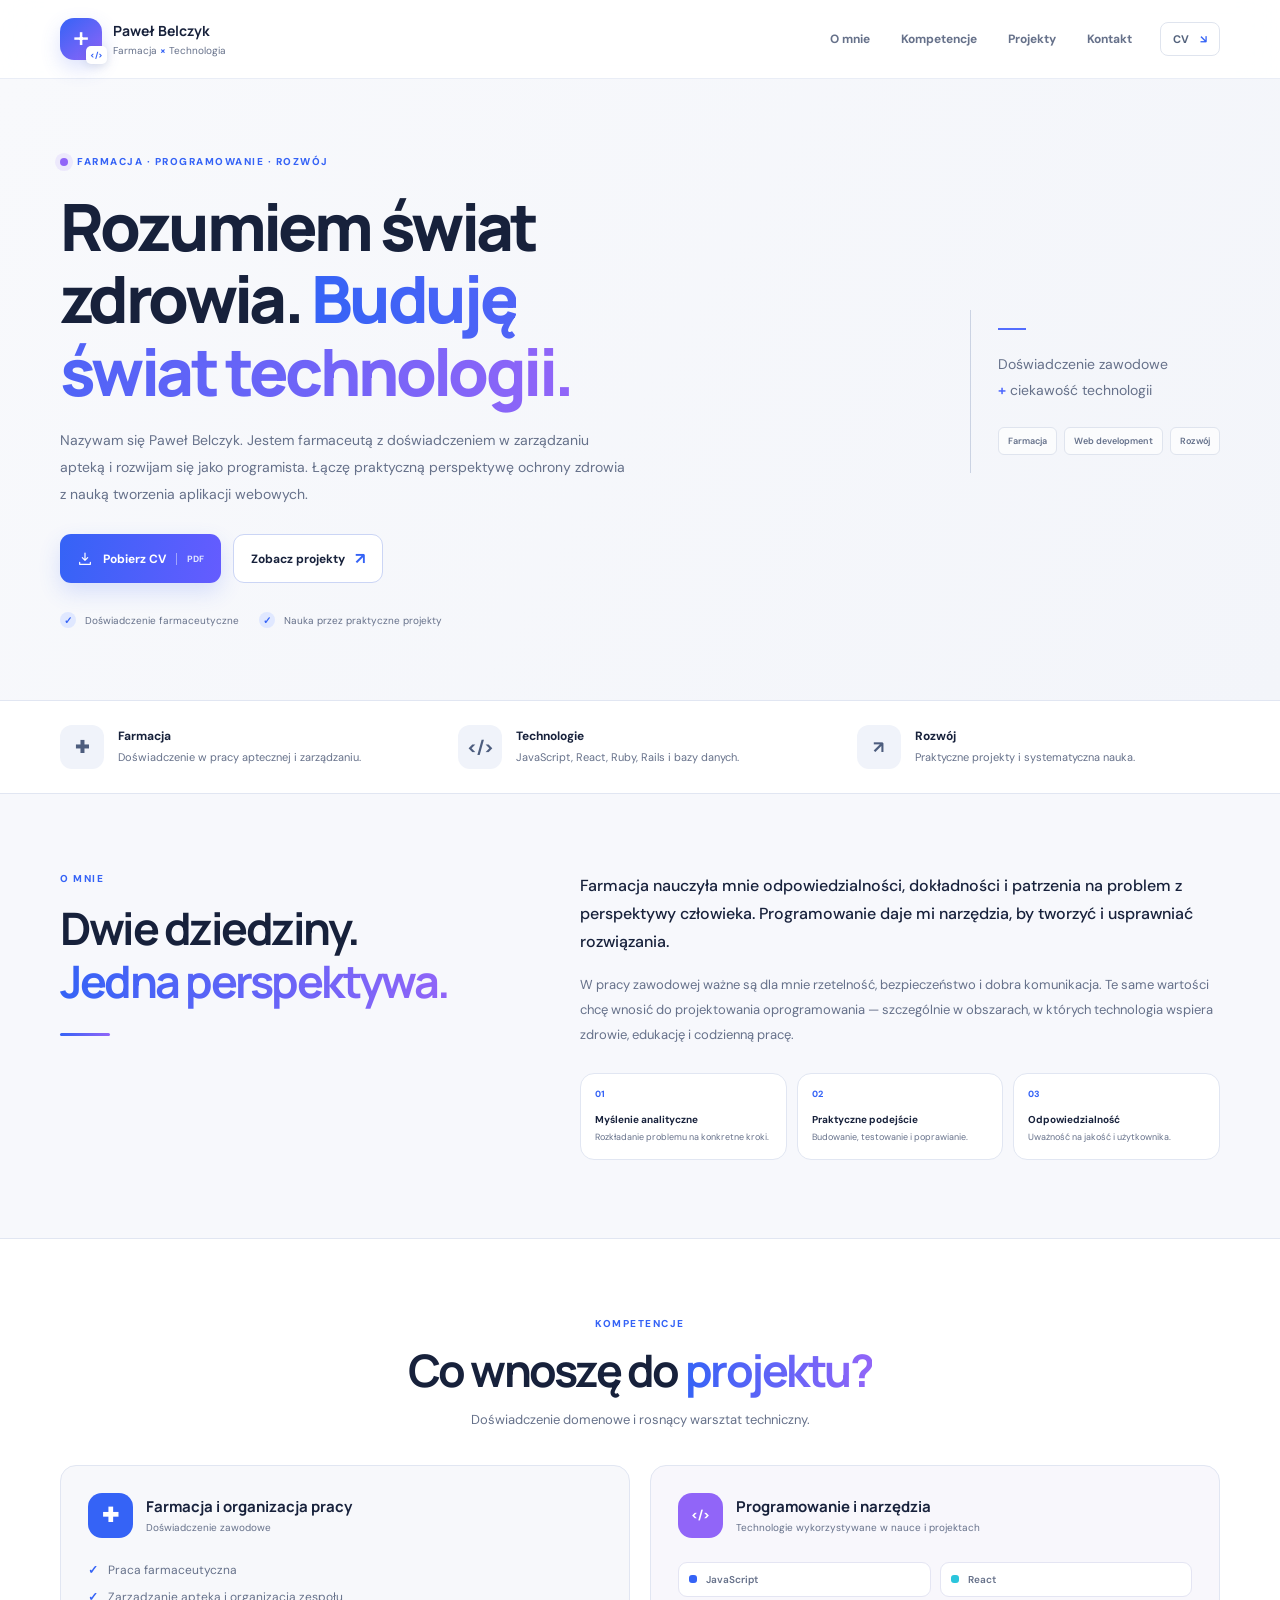
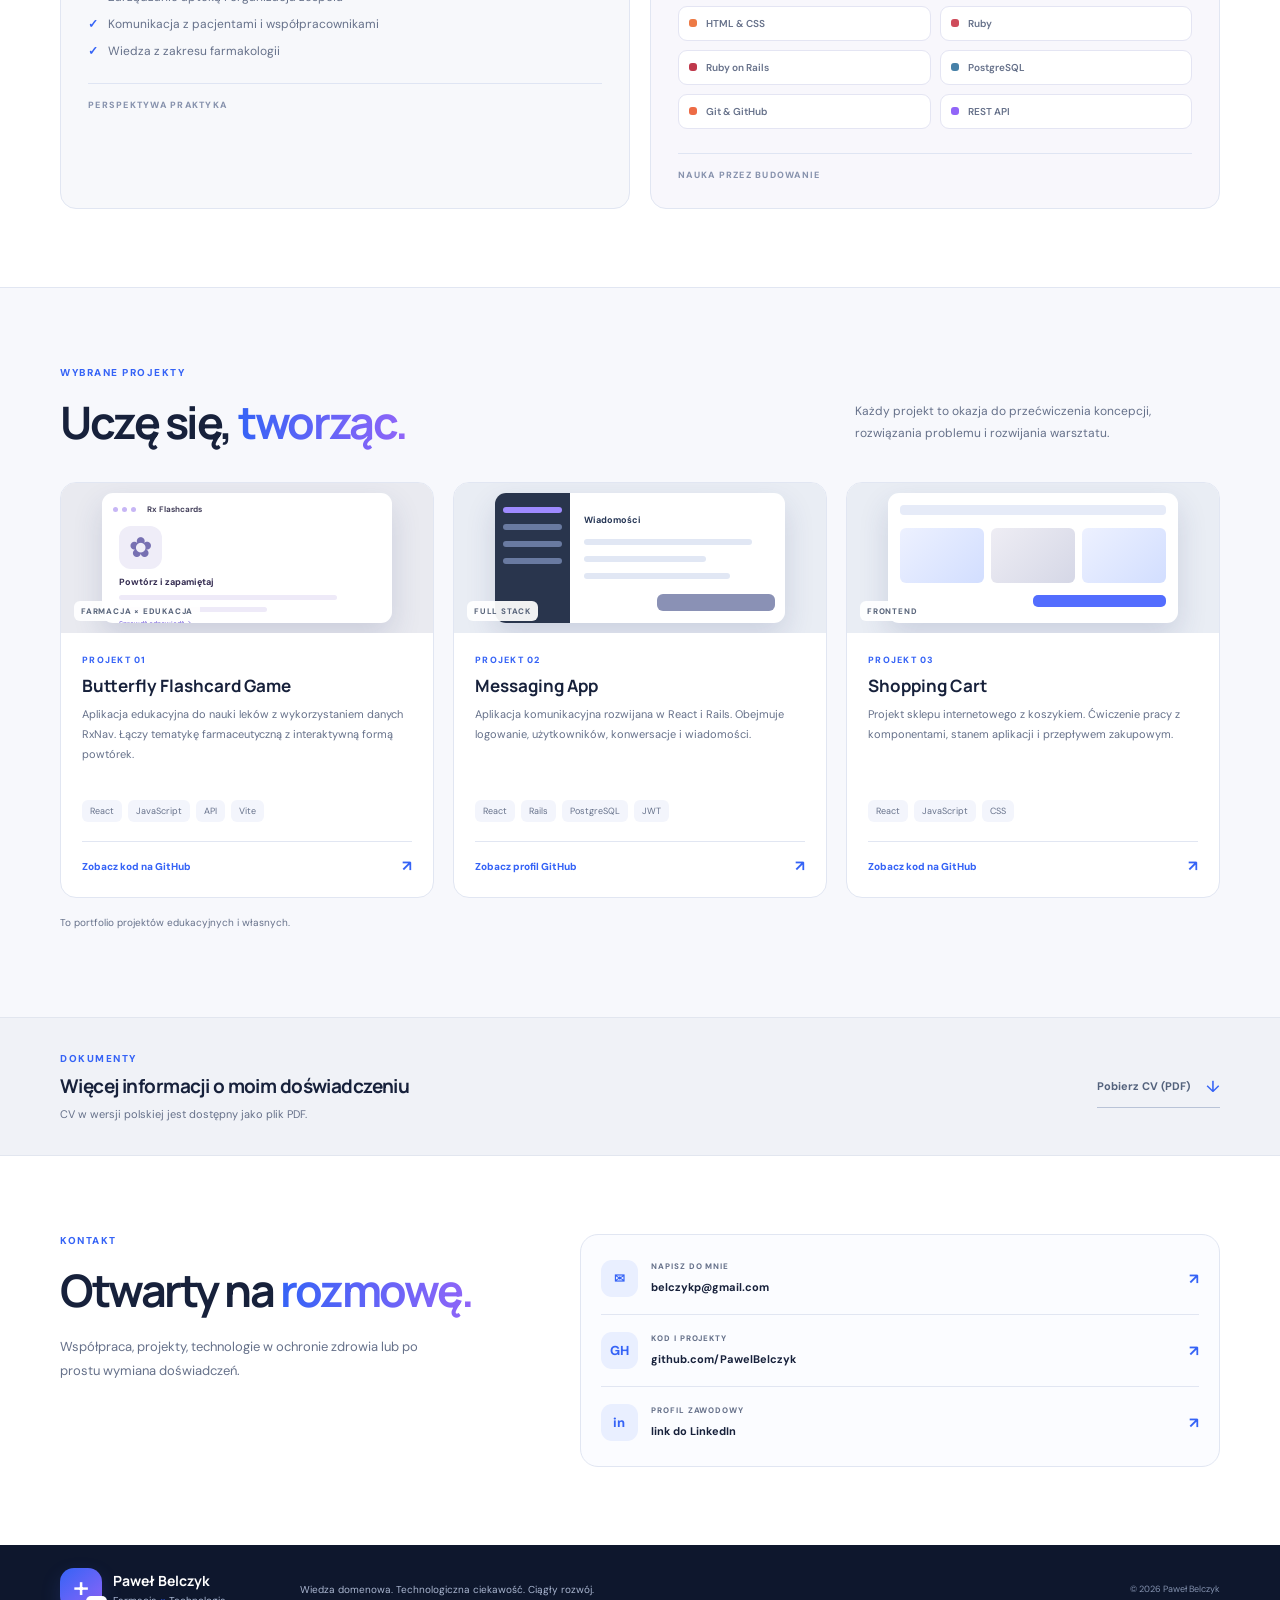
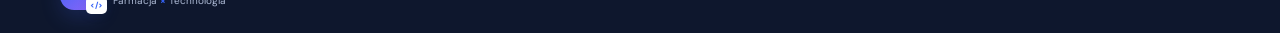
==== index.html @ 6e4babbc "Initial commit - personal portfolio" ====
<!doctype html>
<html lang="pl">
<head>
  <meta charset="utf-8">
  <meta name="viewport" content="width=device-width, initial-scale=1">
  <meta name="description" content="Paweł Belczyk — farmaceuta, kierownik apteki i programista in progress. Projekty, kompetencje i CV do pobrania.">
  <meta name="theme-color" content="#f7f8fc">
  <title>Paweł Belczyk — Farmacja × Technologia</title>
  <link rel="preconnect" href="https://fonts.googleapis.com">
  <link rel="preconnect" href="https://fonts.gstatic.com" crossorigin>
  <link href="https://fonts.googleapis.com/css2?family=DM+Sans:wght@400;500;600;700&family=Manrope:wght@400;500;600;700;800&display=swap" rel="stylesheet">
  <link rel="stylesheet" href="styles.css">
</head>
<body>
  <a class="skip-link" href="#main">Przejdź do treści</a>
  <header class="header">
    <div class="container nav-wrap">
      <a class="brand" href="#top" aria-label="Paweł Belczyk — strona główna">
        <span class="brand-symbol"><span>+</span><i>&lt;/&gt;</i></span>
        <span><strong>Paweł Belczyk</strong><small>Farmacja <b>×</b> Technologia</small></span>
      </a>
      <button class="menu-toggle" aria-expanded="false" aria-controls="nav">Menu <span>☰</span></button>
      <nav id="nav" aria-label="Nawigacja główna">
        <a href="#o-mnie">O mnie</a><a href="#kompetencje">Kompetencje</a><a href="#projekty">Projekty</a><a href="#kontakt">Kontakt</a>
      </nav>
      <a class="nav-cv" href="#cv">CV <span>↘</span></a>
    </div>
  </header>

  <main id="main">
    <section class="hero" id="top">
      <div class="hero-bg-shape shape-a"></div><div class="hero-bg-shape shape-b"></div>
      <div class="container hero-grid">
        <div class="hero-copy">
          <div class="eyebrow"><span class="pulse"></span> FARMACJA · PROGRAMOWANIE · ROZWÓJ</div>
          <h1>Rozumiem świat<br>zdrowia. <span>Buduję<br>świat technologii.</span></h1>
          <p class="hero-lead">Nazywam się Paweł Belczyk. Jestem farmaceutą z doświadczeniem w zarządzaniu apteką i rozwijam się jako programista. Łączę praktyczną perspektywę ochrony zdrowia z nauką tworzenia aplikacji webowych.</p>
          <div class="hero-actions">
            <a class="button primary" href="CV_Pawel_Belczyk_Pharmacy_Tech_Professional.pdf" download><svg viewBox="0 0 24 24" aria-hidden="true"><path d="M12 3v11m0 0 4-4m-4 4-4-4M4 17v3h16v-3"/></svg>Pobierz CV <span>PDF</span></a>
            <a class="button secondary" href="#projekty">Zobacz projekty <span class="arrow">↗</span></a>
          </div>
          <div class="hero-meta"><span><i class="meta-check">✓</i> Doświadczenie farmaceutyczne</span><span><i class="meta-check">✓</i> Nauka przez praktyczne projekty</span></div>
        </div>
        <div class="hero-side-note">
          <div class="side-note-line"></div>
          <p>Doświadczenie zawodowe<br><strong>+</strong> ciekawość technologii</p>
          <div class="side-note-tags"><span>Farmacja</span><span>Web development</span><span>Rozwój</span></div>
        </div>
      </div>
    </section>

    <section class="quick-facts">
      <div class="container facts-grid">
        <article><span class="fact-icon">✚</span><div><h2>Farmacja</h2><p>Doświadczenie w pracy aptecznej i zarządzaniu.</p></div></article>
        <article><span class="fact-icon">&lt;/&gt;</span><div><h2>Technologie</h2><p>JavaScript, React, Ruby, Rails i bazy danych.</p></div></article>
        <article><span class="fact-icon">↗</span><div><h2>Rozwój</h2><p>Praktyczne projekty i systematyczna nauka.</p></div></article>
      </div>
    </section>

    <section class="section about" id="o-mnie">
      <div class="container two-col">
        <div class="section-heading"><div class="section-number">O MNIE</div><h2>Dwie dziedziny.<br><span>Jedna perspektywa.</span></h2><div class="heading-rule"></div></div>
        <div class="about-text">
          <p class="large-copy">Farmacja nauczyła mnie odpowiedzialności, dokładności i patrzenia na problem z perspektywy człowieka. Programowanie daje mi narzędzia, by tworzyć i usprawniać rozwiązania.</p>
          <p>W pracy zawodowej ważne są dla mnie rzetelność, bezpieczeństwo i dobra komunikacja. Te same wartości chcę wnosić do projektowania oprogramowania — szczególnie w obszarach, w których technologia wspiera zdrowie, edukację i codzienną pracę.</p>
          <div class="value-cards"><article><span>01</span><b>Myślenie analityczne</b><small>Rozkładanie problemu na konkretne kroki.</small></article><article><span>02</span><b>Praktyczne podejście</b><small>Budowanie, testowanie i poprawianie.</small></article><article><span>03</span><b>Odpowiedzialność</b><small>Uważność na jakość i użytkownika.</small></article></div>
        </div>
      </div>
    </section>

    <section class="section skills" id="kompetencje">
      <div class="container">
        <div class="section-heading centered"><div class="section-number">KOMPETENCJE</div><h2>Co wnoszę do <span>projektu?</span></h2><p>Doświadczenie domenowe i rosnący warsztat techniczny.</p></div>
        <div class="skill-columns">
          <article class="skill-card skill-pharmacy"><div class="skill-head"><span class="skill-icon">✚</span><div><h3>Farmacja i organizacja pracy</h3><p>Doświadczenie zawodowe</p></div></div><ul><li>Praca farmaceutyczna</li><li>Zarządzanie apteką i organizacja zespołu</li><li>Komunikacja z pacjentami i współpracownikami</li><li>Wiedza z zakresu farmakologii</li></ul><div class="skill-foot">PERSPEKTYWA PRAKTYKA</div></article>
          <article class="skill-card skill-tech"><div class="skill-head"><span class="skill-icon">&lt;/&gt;</span><div><h3>Programowanie i narzędzia</h3><p>Technologie wykorzystywane w nauce i projektach</p></div></div><div class="tech-grid"><span><i class="tech-dot js"></i>JavaScript</span><span><i class="tech-dot react"></i>React</span><span><i class="tech-dot html"></i>HTML &amp; CSS</span><span><i class="tech-dot ruby"></i>Ruby</span><span><i class="tech-dot rails"></i>Ruby on Rails</span><span><i class="tech-dot db"></i>PostgreSQL</span><span><i class="tech-dot git"></i>Git &amp; GitHub</span><span><i class="tech-dot api"></i>REST API</span></div><div class="skill-foot">NAUKA PRZEZ BUDOWANIE</div></article>
        </div>
      </div>
    </section>

    <section class="section projects" id="projekty">
      <div class="container">
        <div class="section-heading project-title"><div><div class="section-number">WYBRANE PROJEKTY</div><h2>Uczę się, <span>tworząc.</span></h2></div><p>Każdy projekt to okazja do przećwiczenia koncepcji, rozwiązania problemu i rozwijania warsztatu.</p></div>
        <div class="projects-grid">
          <article class="project-card">
            <div class="project-art art-flash"><div class="mini-app flash-app"><div class="mini-top"><span></span><span></span><span></span><b>Rx Flashcards</b></div><div class="flash-inner"><div class="butterfly-mark">✿</div><b>Powtórz i zapamiętaj</b><span class="fake-line"></span><span class="fake-line short"></span><em>Sprawdź odpowiedź →</em></div></div><span class="art-label">FARMACJA × EDUKACJA</span></div>
            <div class="project-content"><div class="project-index">PROJEKT 01</div><h3>Butterfly Flashcard Game</h3><p>Aplikacja edukacyjna do nauki leków z wykorzystaniem danych RxNav. Łączy tematykę farmaceutyczną z interaktywną formą powtórek.</p><div class="tags"><span>React</span><span>JavaScript</span><span>API</span><span>Vite</span></div><a class="project-link" href="https://github.com/PawelBelczyk/butterfly_flashcard_game" target="_blank" rel="noreferrer">Zobacz kod na GitHub <b>↗</b></a></div>
          </article>
          <article class="project-card">
            <div class="project-art art-message"><div class="mini-app message-app"><aside><i></i><i></i><i></i><i></i></aside><div class="message-window"><b>Wiadomości</b><span></span><span></span><span></span><em></em></div></div><span class="art-label">FULL STACK</span></div>
            <div class="project-content"><div class="project-index">PROJEKT 02</div><h3>Messaging App</h3><p>Aplikacja komunikacyjna rozwijana w React i Rails. Obejmuje logowanie, użytkowników, konwersacje i wiadomości.</p><div class="tags"><span>React</span><span>Rails</span><span>PostgreSQL</span><span>JWT</span></div><a class="project-link" href="https://github.com/PawelBelczyk" target="_blank" rel="noreferrer">Zobacz profil GitHub <b>↗</b></a></div>
          </article>
          <article class="project-card">
            <div class="project-art art-shop"><div class="mini-app shop-app"><div class="shop-nav"></div><div class="shop-items"><i></i><i></i><i></i></div><div class="shop-action"></div></div><span class="art-label">FRONTEND</span></div>
            <div class="project-content"><div class="project-index">PROJEKT 03</div><h3>Shopping Cart</h3><p>Projekt sklepu internetowego z koszykiem. Ćwiczenie pracy z komponentami, stanem aplikacji i przepływem zakupowym.</p><div class="tags"><span>React</span><span>JavaScript</span><span>CSS</span></div><a class="project-link" href="https://github.com/PawelBelczyk/shopping-cart" target="_blank" rel="noreferrer">Zobacz kod na GitHub <b>↗</b></a></div>
          </article>
        </div>
        <p class="project-disclaimer">To portfolio projektów edukacyjnych i własnych.</p>
      </div>
    </section>

    <section class="cv-section" id="cv">
      <div class="container cv-section-inner">
        <div><div class="section-number">DOKUMENTY</div><h2>Więcej informacji o moim doświadczeniu</h2><p>CV w wersji polskiej jest dostępny jako plik PDF.</p></div>
        <a class="cv-text-link" href="CV_Pawel_Belczyk_Pharmacy_Tech_Professional.pdf" download><span>Pobierz CV (PDF)</span><b>↓</b></a>
      </div>
    </section>

    <section class="section contact" id="kontakt">
      <div class="container two-col">
        <div class="section-heading"><div class="section-number">KONTAKT</div><h2>Otwarty na <span>rozmowę.</span></h2><p>Współpraca, projekty, technologie w ochronie zdrowia lub po prostu wymiana doświadczeń.</p></div>
        <div class="contact-panel"><div class="contact-row"><span class="contact-icon">✉</span><div><small>NAPISZ DO MNIE</small><a href="mailto:WPISZ_TUTAJ_EMAIL">belczykp@gmail.com</a></div><b>↗</b></div><div class="contact-row"><span class="contact-icon">GH</span><div><small>KOD I PROJEKTY</small><a href="https://github.com/PawelBelczyk" target="_blank" rel="noreferrer">github.com/PawelBelczyk</a></div><b>↗</b></div><div class="contact-row"><span class="contact-icon">in</span><div><small>PROFIL ZAWODOWY</small><a href="https://www.linkedin.com/in/pawe%C5%82-belczyk-43185a16b/?isSelfProfile=true" target="_blank" rel="noreferrer">link do LinkedIn</a></div><b>↗</b></div></div>
      </div>
    </section>
  </main>
  <footer><div class="container footer-inner"><a class="brand footer-brand" href="#top"><span class="brand-symbol"><span>+</span><i>&lt;/&gt;</i></span><span><strong>Paweł Belczyk</strong><small>Farmacja <b>×</b> Technologia</small></span></a><p>Wiedza domenowa. Technologiczna ciekawość. Ciągły rozwój.</p><span class="copyright">© <span id="year"></span> Paweł Belczyk</span></div></footer>
  <script src="script.js"></script>
</body>
</html>
---- styles.css ----
@import url('https://fonts.googleapis.com/css2?family=DM+Sans:wght@400;500;600;700&family=Manrope:wght@400;500;600;700;800&display=swap');
:root{--bg:#f7f8fc;--surface:#fff;--surface-soft:#eef2ff;--ink:#17213b;--muted:#66718a;--line:#e1e6f2;--blue:#3563f6;--blue2:#6b72ff;--purple:#9165f8;--navy:#111b35;--shadow:0 18px 55px rgba(30,55,115,.11);--r:22px}
*{box-sizing:border-box}html{scroll-behavior:smooth;scroll-padding-top:90px}body{margin:0;background:var(--bg);color:var(--ink);font-family:"DM Sans",sans-serif;-webkit-font-smoothing:antialiased}a{color:inherit;text-decoration:none}button{font:inherit}.container{width:min(1160px,calc(100% - 48px));margin:auto}.skip-link{position:absolute;left:-999px;top:8px}.skip-link:focus{left:8px;z-index:99;background:white;padding:12px}.header{position:sticky;top:0;z-index:30;background:rgba(255,255,255,.9);backdrop-filter:blur(18px);border-bottom:1px solid #e9edf6}.nav-wrap{height:78px;display:flex;align-items:center;gap:28px}.brand{display:flex;align-items:center;gap:11px;min-width:230px}.brand-symbol{width:42px;height:42px;position:relative;display:grid;place-items:center;border-radius:14px;background:linear-gradient(140deg,var(--blue),var(--purple));color:#fff;box-shadow:0 8px 20px #4567ed30}.brand-symbol span{font-size:29px;font-weight:500;line-height:1;transform:translateY(-2px)}.brand-symbol i{position:absolute;right:-5px;bottom:-4px;background:white;color:var(--blue);font-size:8px;font-style:normal;font-weight:800;padding:4px;border-radius:5px;box-shadow:0 2px 8px #1e326322}.brand strong,.brand small{display:block}.brand strong{font-family:Manrope,sans-serif;font-size:14px}.brand small{font-size:10px;color:var(--muted);margin-top:4px}.brand small b{color:var(--blue)}nav{display:flex;align-items:center;gap:clamp(15px,2.6vw,31px);margin-left:auto}nav a{font-size:12px;font-weight:700;color:var(--muted)}nav a:hover,nav a.active{color:var(--blue)}.nav-cv{display:flex;align-items:center;gap:9px;background:var(--blue);color:#fff;padding:11px 15px;border-radius:10px;font-size:11px;font-weight:700;white-space:nowrap;box-shadow:0 7px 18px #3563f628}.nav-cv svg,.button svg,.cv-download svg{width:16px;height:16px;fill:none;stroke:currentColor;stroke-width:1.8;stroke-linecap:round;stroke-linejoin:round}.menu-toggle{display:none}.hero{position:relative;overflow:hidden;padding:65px 0 62px;background:linear-gradient(115deg,#f9faff 0%,#f0f4ff 65%,#f8f7ff 100%)}.hero-bg-shape{position:absolute;border-radius:50%;pointer-events:none}.shape-a{width:520px;height:520px;right:-120px;top:-250px;background:radial-gradient(circle,#cdd7ff99,transparent 68%)}.shape-b{width:430px;height:430px;left:-260px;bottom:-260px;background:radial-gradient(circle,#dfe6ff,transparent 70%)}.hero-grid{display:grid;grid-template-columns:1.05fr .95fr;gap:45px;align-items:center;position:relative;z-index:1}.eyebrow{display:flex;align-items:center;gap:9px;font-size:10px;font-weight:800;letter-spacing:.15em;color:var(--blue)}.pulse{width:8px;height:8px;background:var(--purple);border-radius:50%;box-shadow:0 0 0 5px #9165f81c}.hero h1{font-family:Manrope,sans-serif;font-size:clamp(39px,4.8vw,62px);line-height:1.11;letter-spacing:-.055em;margin:22px 0 20px;font-weight:800}.hero h1 span,.section-heading h2 span{background:linear-gradient(90deg,var(--blue),var(--purple));color:transparent;background-clip:text;-webkit-background-clip:text}.hero-lead{max-width:570px;font-size:14px;line-height:1.9;color:var(--muted);margin:0}.hero-actions{display:flex;gap:12px;flex-wrap:wrap;margin-top:27px}.button{display:inline-flex;align-items:center;justify-content:center;gap:10px;border-radius:11px;padding:13px 17px;font-size:12px;font-weight:700;transition:transform .2s,box-shadow .2s}.button:hover,.nav-cv:hover{transform:translateY(-2px)}.primary{background:linear-gradient(100deg,var(--blue),#655cff);color:white;box-shadow:0 9px 22px #3563f62a}.primary span,.cv-download span{font-size:9px;padding-left:10px;border-left:1px solid #ffffff70;color:#e2e7ff}.secondary{border:1px solid #cbd5f5;background:#fff;color:var(--ink)}.secondary .arrow{color:var(--blue);font-size:16px}.hero-meta{display:flex;gap:20px;flex-wrap:wrap;margin-top:29px}.hero-meta span{font-size:10px;color:var(--muted)}.meta-check{display:inline-grid;place-items:center;width:16px;height:16px;border-radius:50%;background:#e0e8ff;color:var(--blue);font-style:normal;font-weight:800;margin-right:6px}.hero-visual{height:420px;position:relative;display:grid;place-items:center}.visual-halo{position:absolute;width:290px;height:290px;border-radius:50%;background:linear-gradient(140deg,#cbd7ff,#e3d5ff);filter:blur(1px);opacity:.8}.visual-orbit{position:absolute;border:1px solid #bdc8f0;border-radius:50%;transform:rotate(-28deg)}.orbit-1{width:450px;height:235px}.orbit-2{width:355px;height:345px;transform:rotate(35deg);border-color:#d3c6fa}.core-card{position:relative;z-index:2;width:225px;height:230px;border-radius:30px;background:linear-gradient(145deg,#fff,#f6f7ff);border:1px solid white;box-shadow:0 25px 65px #293e8029;display:flex;flex-direction:column;align-items:center;justify-content:center;transform:rotate(-4deg)}.core-top{display:flex;align-items:center;gap:12px;font-size:9px;font-weight:800;letter-spacing:.15em;color:var(--muted)}.core-plus{display:grid;place-items:center;width:22px;height:22px;border-radius:7px;background:#e7edff;color:var(--blue);font-size:15px}.core-symbol{display:flex;align-items:center;gap:17px;margin:24px 0;font-family:Manrope,sans-serif;font-weight:800;font-size:36px}.core-symbol span:first-child{color:var(--blue)}.core-symbol span:last-child{font-size:25px;color:var(--purple)}.core-divider{height:40px;width:1px;background:var(--line)}.core-bottom{font-size:8px;font-weight:800;letter-spacing:.13em;color:var(--muted)}.floating-card{position:absolute;z-index:3;display:flex;align-items:center;gap:10px;padding:13px 15px;background:#fff;border:1px solid #e6eafa;border-radius:15px;box-shadow:var(--shadow)}.floating-card b,.floating-card small{display:block}.floating-card b{font-size:11px}.floating-card small{font-size:9px;color:var(--muted);margin-top:3px}.float-icon{width:36px;height:36px;border-radius:11px;display:grid;place-items:center;font-size:19px;font-weight:800}.pharma-icon{background:#e6edff;color:var(--blue)}.code-icon{background:#f0e8ff;color:var(--purple);font-size:12px}.card-pharma{left:0;top:53px}.card-code{right:0;bottom:60px}.tiny-chip{position:absolute;background:#fff;border:1px solid #e7eaf5;padding:7px 10px;border-radius:9px;font-size:9px;font-weight:700;color:var(--muted);box-shadow:0 7px 20px #253c7a12}.chip-one{right:23px;top:68px}.chip-two{left:13px;bottom:35px}.chip-three{right:20px;bottom:20px}.quick-facts{background:var(--surface);border-block:1px solid var(--line)}.facts-grid{display:grid;grid-template-columns:repeat(3,1fr);gap:35px;padding:24px 0}.facts-grid article{display:flex;align-items:center;gap:14px}.fact-icon{display:grid;place-items:center;width:44px;height:44px;flex-shrink:0;border-radius:14px;background:var(--surface-soft);color:var(--blue);font-weight:800;font-size:17px}.facts-grid h2{font-size:12px;margin:0 0 5px}.facts-grid p{font-size:11px;line-height:1.6;color:var(--muted);margin:0}.section{padding:88px 0}.two-col{display:grid;grid-template-columns:.82fr 1.18fr;gap:75px}.section-number{font-size:10px;font-weight:800;letter-spacing:.15em;color:var(--blue);margin-bottom:17px}.section-heading h2{font-family:Manrope,sans-serif;font-size:clamp(30px,3.5vw,45px);line-height:1.18;letter-spacing:-.055em;margin:0}.heading-rule{height:3px;width:50px;border-radius:5px;background:linear-gradient(90deg,var(--blue),var(--purple));margin-top:25px}.about-text p{font-size:13px;line-height:1.9;color:var(--muted);margin:0 0 17px}.about-text .large-copy{font-size:17px;line-height:1.75;color:var(--ink);font-weight:600}.value-cards{display:grid;grid-template-columns:repeat(3,1fr);gap:10px;margin-top:26px}.value-cards article{background:#fff;border:1px solid var(--line);border-radius:14px;padding:14px}.value-cards article>span{display:block;font-size:9px;font-weight:800;color:var(--blue);margin-bottom:13px}.value-cards b,.value-cards small{display:block}.value-cards b{font-size:10px}.value-cards small{font-size:9px;line-height:1.5;color:var(--muted);margin-top:5px}.skills{background:#fff;border-block:1px solid var(--line)}.centered{text-align:center}.centered .section-number{margin-bottom:14px}.centered>p{font-size:13px;color:var(--muted);margin:14px 0 0}.skill-columns{display:grid;grid-template-columns:1fr 1fr;gap:20px;margin-top:37px}.skill-card{padding:27px;border:1px solid var(--line);border-radius:21px;background:#f9faff}.skill-pharmacy{background:linear-gradient(135deg,#f0f4ff,#fbfcff)}.skill-tech{background:linear-gradient(135deg,#f4efff,#fcfbff)}.skill-head{display:flex;align-items:center;gap:13px}.skill-icon{width:45px;height:45px;border-radius:14px;display:grid;place-items:center;background:var(--blue);color:#fff;font-size:20px;font-weight:800}.skill-tech .skill-icon{background:var(--purple);font-size:12px}.skill-head h3{font-family:Manrope,sans-serif;font-size:15px;margin:0}.skill-head p{font-size:10px;color:var(--muted);margin:4px 0 0}.skill-card ul{list-style:none;padding:0;margin:24px 0;display:grid;gap:11px}.skill-card li{font-size:12px;color:var(--muted)}.skill-card li:before{content:"✓";font-weight:800;color:var(--blue);margin-right:10px}.skill-foot{font-size:9px;font-weight:800;letter-spacing:.14em;color:#8792ad;border-top:1px solid #dfe5f3;padding-top:15px}.tech-grid{display:grid;grid-template-columns:1fr 1fr;gap:9px;margin:24px 0}.tech-grid span{display:flex;align-items:center;gap:9px;border:1px solid #e4e5f3;background:#fff;border-radius:9px;padding:10px;font-size:10px;font-weight:600;color:var(--muted)}.tech-dot{width:8px;height:8px;border-radius:3px;background:var(--blue)}.tech-dot.react{background:#2bc5dc}.tech-dot.html{background:#ed7a45}.tech-dot.ruby{background:#cf4c5b}.tech-dot.rails{background:#bf384b}.tech-dot.db{background:#4781a8}.tech-dot.git{background:#ed6b45}.tech-dot.api{background:var(--purple)}.projects{background:var(--bg)}.project-title{display:flex;align-items:end;justify-content:space-between;gap:40px;margin-bottom:34px}.project-title>p{max-width:365px;font-size:12px;line-height:1.8;color:var(--muted);margin:0 0 4px}.projects-grid{display:grid;grid-template-columns:repeat(3,1fr);gap:19px}.project-card{overflow:hidden;background:#fff;border:1px solid var(--line);border-radius:20px;box-shadow:0 8px 25px #243d7908;transition:transform .25s,box-shadow .25s}.project-card:hover{transform:translateY(-5px);box-shadow:var(--shadow)}.project-art{height:190px;display:grid;place-items:center;position:relative;overflow:hidden}.art-flash{background:linear-gradient(135deg,#e5dcff,#c9b6ff)}.art-message{background:linear-gradient(135deg,#172342,#344d81)}.art-shop{background:linear-gradient(135deg,#e5edff,#c8d8ff)}.mini-app{width:78%;height:130px;border-radius:11px;box-shadow:0 13px 30px #2c3c7528;overflow:hidden}.flash-app{background:#fff;padding:11px}.mini-top{display:flex;align-items:center;gap:4px}.mini-top span{width:5px;height:5px;border-radius:50%;background:#c7b6f5}.mini-top b{font-size:8px;margin-left:7px;color:#44405b}.flash-inner{padding:12px 6px;display:grid;justify-items:start;gap:7px}.butterfly-mark{width:43px;height:43px;border-radius:12px;background:#eee6ff;color:#8c5fe8;display:grid;place-items:center;font-size:28px}.flash-inner>b{font-size:9px;color:#332b50}.fake-line{height:5px;border-radius:5px;background:#eeeaf8;width:85%}.fake-line.short{width:58%}.flash-inner em{font-style:normal;font-size:7px;color:#6b54d7}.message-app{display:flex;background:#fff}.message-app aside{width:26%;background:#111b35;display:grid;align-content:start;gap:11px;padding:14px 8px}.message-app aside i{height:6px;border-radius:5px;background:#697aa1}.message-app aside i:first-child{background:#9e8aff}.message-window{position:relative;flex:1;padding:14px}.message-window b{font-size:9px;color:#253554}.message-window span{display:block;height:6px;border-radius:5px;background:#e1e7f4;margin-top:11px;width:90%}.message-window span:nth-of-type(2){width:65%}.message-window span:nth-of-type(3){width:78%}.message-window em{position:absolute;right:10px;bottom:12px;width:55%;height:17px;border-radius:6px;background:#9a87ff}.shop-app{background:white;padding:12px}.shop-nav{height:10px;border-radius:4px;background:#e6ebf8;margin-bottom:13px}.shop-items{display:flex;gap:7px}.shop-items i{height:55px;flex:1;border-radius:6px;background:linear-gradient(135deg,#edf1ff,#d2deff)}.shop-items i:nth-child(2){background:linear-gradient(135deg,#ede4ff,#cbbcff)}.shop-action{width:50%;height:12px;border-radius:5px;background:var(--blue);margin:12px 0 0 auto}.art-label{position:absolute;bottom:12px;left:13px;background:#ffffffdc;border-radius:6px;padding:5px 7px;font-size:8px;font-weight:800;letter-spacing:.1em;color:#34456d}.project-content{padding:21px}.project-index{font-size:9px;letter-spacing:.14em;font-weight:800;color:var(--blue)}.project-content h3{font-family:Manrope,sans-serif;font-size:17px;margin:8px 0}.project-content p{font-size:11px;line-height:1.8;color:var(--muted);min-height:80px;margin:0 0 15px}.tags{display:flex;flex-wrap:wrap;gap:6px}.tags span{font-size:9px;padding:5px 8px;background:#f3f5fc;color:var(--muted);border-radius:6px}.project-link{display:flex;justify-content:space-between;align-items:center;margin-top:19px;padding-top:14px;border-top:1px solid var(--line);font-size:10px;font-weight:800;color:var(--blue)}.project-link b{font-size:15px}.project-disclaimer{font-size:10px;color:var(--muted);margin-top:18px}.cv-banner{background:linear-gradient(110deg,#111b35,#1e3260);color:white;padding:35px 0}.cv-banner-inner{display:flex;align-items:center;gap:22px}.cv-badge{width:58px;height:58px;display:grid;place-items:center;flex-shrink:0;border-radius:17px;background:linear-gradient(140deg,var(--blue),var(--purple));box-shadow:0 10px 25px #0002}.cv-badge svg{width:27px;height:27px;fill:none;stroke:#fff;stroke-width:1.5;stroke-linejoin:round}.cv-banner-copy{flex:1}.cv-banner .section-number{color:#a9b9ff;margin-bottom:7px}.cv-banner h2{font-family:Manrope,sans-serif;font-size:21px;margin:0;letter-spacing:-.03em}.cv-banner p{font-size:11px;color:#c0cbe3;margin:7px 0 0}.cv-download{background:#fff;color:var(--ink);white-space:nowrap}.cv-download svg{color:var(--blue)}.cv-download span{border-color:#dce2f4;color:var(--muted)}.contact{background:#fff}.contact .section-heading>p{max-width:370px;color:var(--muted);font-size:13px;line-height:1.8;margin-top:18px}.contact-panel{border:1px solid var(--line);border-radius:18px;padding:8px 20px;background:#fbfcff}.contact-row{display:flex;align-items:center;gap:13px;padding:17px 0;border-bottom:1px solid var(--line)}.contact-row:last-child{border-bottom:0}.contact-icon{display:grid;place-items:center;width:37px;height:37px;border-radius:11px;background:#e9efff;color:var(--blue);font-size:13px;font-weight:800;flex-shrink:0}.contact-row div{flex:1}.contact-row small{display:block;font-size:8px;font-weight:800;letter-spacing:.12em;color:var(--muted);margin-bottom:4px}.contact-row a{font-size:11px;font-weight:700}.contact-row>b{font-size:15px;color:var(--blue)}footer{background:#0e172d;color:#fff;padding:23px 0}.footer-inner{display:flex;align-items:center;gap:20px}.footer-brand{min-width:220px}.footer-brand strong{color:#fff}.footer-brand small{color:#aebbd6}.footer-inner>p{font-size:10px;color:#aab6d0;margin:0}.copyright{margin-left:auto;color:#8492af;font-size:9px}
@media(max-width:950px){.brand{min-width:190px}.nav-wrap{gap:17px}nav{gap:15px}.hero-grid{gap:20px}.hero-visual{transform:scale(.9)}.two-col{gap:42px}.projects-grid{gap:13px}.project-content{padding:17px}.project-art{height:165px}.project-content p{min-height:96px}.footer-brand{min-width:190px}}
@media(max-width:740px){.container{width:calc(100% - 36px)}.nav-wrap{height:68px}.brand{min-width:0}.brand-symbol{width:37px;height:37px}.brand strong{font-size:12px}.brand small{font-size:9px}.menu-toggle{display:flex;margin-left:auto;align-items:center;gap:8px;border:1px solid var(--line);border-radius:9px;background:white;padding:9px 10px;font-size:11px;color:var(--ink)}nav{display:none;position:absolute;left:18px;right:18px;top:60px;background:#fff;border:1px solid var(--line);border-radius:14px;padding:10px;box-shadow:var(--shadow);flex-direction:column;align-items:stretch;gap:0}nav.open{display:flex}nav a{padding:12px}.nav-cv{padding:10px 11px;font-size:0;gap:0}.nav-cv svg{width:17px;height:17px}.hero{padding:45px 0 25px}.hero-grid{grid-template-columns:1fr;gap:0}.hero h1{font-size:clamp(38px,10vw,54px)}.hero-lead{font-size:13px}.hero-visual{height:340px;transform:scale(.88);transform-origin:top center;margin:0 -20px -35px}.card-pharma{left:1%}.card-code{right:1%}.hero-meta{gap:11px}.hero-meta span{font-size:9px}.facts-grid{grid-template-columns:1fr;gap:18px;padding:22px 0}.facts-grid p{max-width:350px}.section{padding:65px 0}.two-col{grid-template-columns:1fr;gap:28px}.section-heading h2{font-size:35px}.value-cards{gap:7px}.value-cards article{padding:11px}.value-cards b{font-size:9px}.skill-columns{grid-template-columns:1fr;gap:14px}.skill-card{padding:22px}.project-title{display:block}.project-title>p{margin-top:14px}.projects-grid{grid-template-columns:1fr;gap:16px}.project-art{height:205px}.project-content p{min-height:0}.cv-banner-inner{flex-wrap:wrap;gap:15px}.cv-badge{width:48px;height:48px}.cv-banner-copy{min-width:calc(100% - 70px)}.cv-banner h2{font-size:18px}.cv-download{margin-left:63px}.footer-inner{flex-wrap:wrap}.footer-brand{width:100%}.footer-inner>p{width:100%;order:2}.copyright{margin:0;order:3}}
@media(max-width:430px){.hero-actions{gap:9px}.button{padding:12px 12px;font-size:11px}.hero-visual{transform:scale(.78);margin:0 -35px -60px}.hero h1{letter-spacing:-.06em}.value-cards{grid-template-columns:1fr}.value-cards article{display:grid;grid-template-columns:25px 1fr;column-gap:8px}.value-cards article>span{grid-row:span 2;margin:0}.value-cards small{margin-top:2px}.tech-grid{gap:7px}.tech-grid span{padding:9px 7px}.cv-download{margin-left:0}.cv-banner-inner{align-items:flex-start}.cv-banner-copy{min-width:calc(100% - 65px)}}
@media(prefers-reduced-motion:reduce){html{scroll-behavior:auto}*,*:before,*:after{transition:none!important}}

/* Refined, quieter visual direction */
.hero{background:linear-gradient(120deg,#f8f9fc 0%,#f3f5fa 100%);padding-top:76px;padding-bottom:72px}
.hero-bg-shape{display:none}
.hero-grid{grid-template-columns:minmax(0,1.35fr) minmax(230px,.65fr);gap:70px}
.hero h1{font-size:clamp(40px,5.1vw,66px)}
.hero-side-note{align-self:center;border-left:1px solid #cbd3e3;padding:18px 0 18px 27px;max-width:280px;margin-left:auto}
.side-note-line{width:28px;height:2px;background:#536dfe;margin-bottom:22px}
.hero-side-note p{font-size:14px;line-height:1.8;color:var(--muted);margin:0 0 24px}
.hero-side-note p strong{color:#536dfe}
.side-note-tags{display:flex;flex-wrap:wrap;gap:7px}
.side-note-tags span{border:1px solid #dfe4ee;border-radius:6px;padding:7px 9px;background:#ffffffa8;color:#64708a;font-size:9px;font-weight:600}
.nav-cv{background:transparent;color:#53627c;box-shadow:none;border:1px solid #dfe4ee;padding:9px 12px;border-radius:8px}
.nav-cv:hover{background:#fff;color:var(--blue);transform:none}
.nav-cv span{color:var(--blue);margin-left:2px}
.quick-facts .fact-icon{background:#f0f3fa;color:#4d5d7e}
.fact-icon{border-radius:12px}
.section{padding-top:78px;padding-bottom:78px}
.about-text .large-copy{font-size:16px;font-weight:500}
.value-cards article{box-shadow:none}
.skill-card{box-shadow:none;border-radius:16px}
.skill-pharmacy{background:#f7f8fb}
.skill-tech{background:#f8f7fc}
.project-card{box-shadow:none;border-radius:16px}
.project-card:hover{transform:translateY(-3px);box-shadow:0 12px 28px #243d790d}
.project-art{height:150px}
.art-flash{background:#e9eaf0}
.art-message{background:#e9edf4}
.art-shop{background:#e9edf4}
.art-label{background:#ffffffed;color:#59657b}
.butterfly-mark{background:#efedf8;color:#7770b2}
.message-app aside{background:#29354d}
.message-window em{background:#8a91b5}
.shop-items i:nth-child(2){background:linear-gradient(135deg,#eeedf4,#d5d7e6)}
.shop-action{background:#536dfe}
.cv-section{padding:34px 0;background:#f0f2f7;border-block:1px solid #e2e6ef}
.cv-section-inner{display:flex;align-items:center;justify-content:space-between;gap:28px}
.cv-section-inner .section-number{margin-bottom:8px}
.cv-section-inner h2{font-family:Manrope,sans-serif;font-size:19px;letter-spacing:-.03em;margin:0}
.cv-section-inner p{font-size:11px;color:var(--muted);margin:8px 0 0}
.cv-text-link{display:inline-flex;align-items:center;gap:16px;color:#53627c;font-size:11px;font-weight:700;border-bottom:1px solid #b9c3d7;padding:10px 0;white-space:nowrap}
.cv-text-link b{font-size:16px;color:var(--blue);font-weight:500}
.cv-text-link:hover{color:var(--blue)}
@media(max-width:740px){
 .hero-grid{grid-template-columns:1fr;gap:32px}
 .hero-side-note{margin:0 0 0 2px;max-width:none;padding:13px 0 13px 18px}
 .hero-side-note p{margin-bottom:14px}
 .side-note-line{margin-bottom:12px}
 .cv-section-inner{align-items:flex-start;flex-direction:column;gap:16px}
 .cv-text-link{margin-left:0}
 .project-art{height:170px}
}
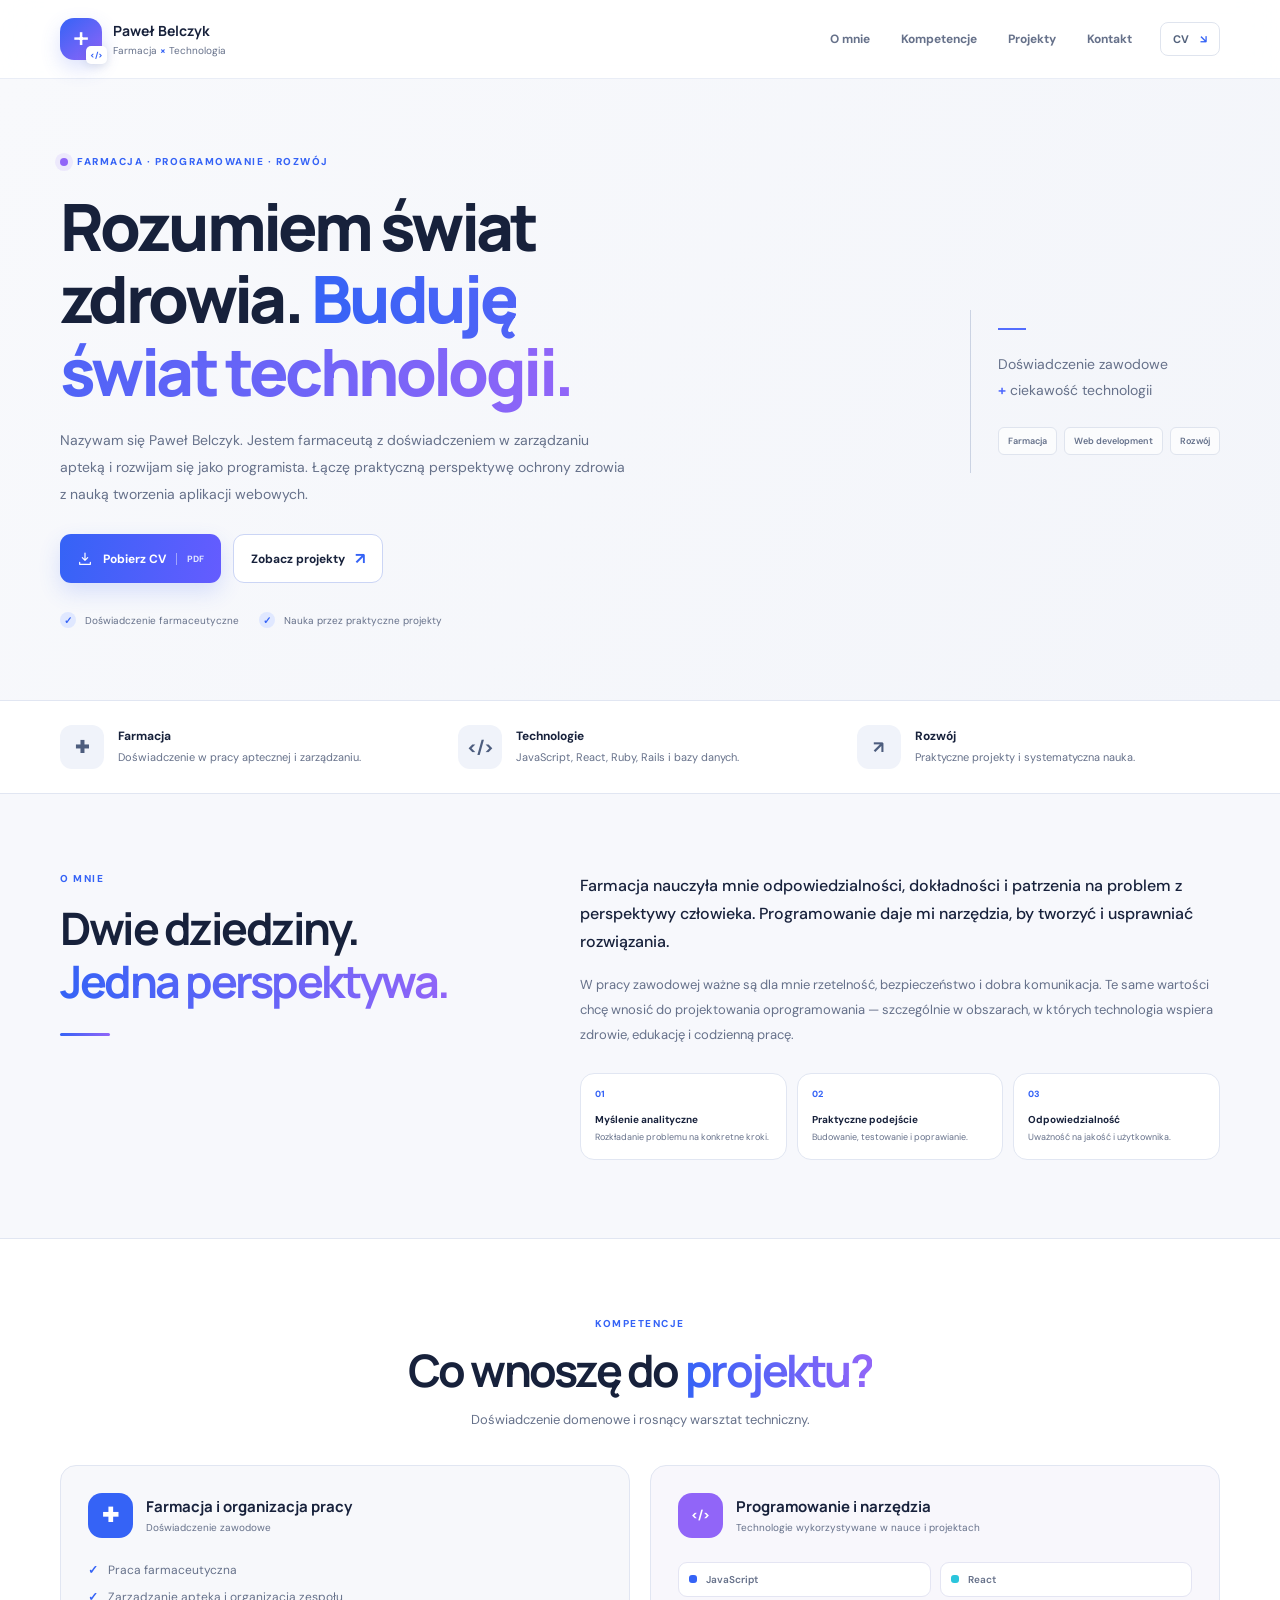
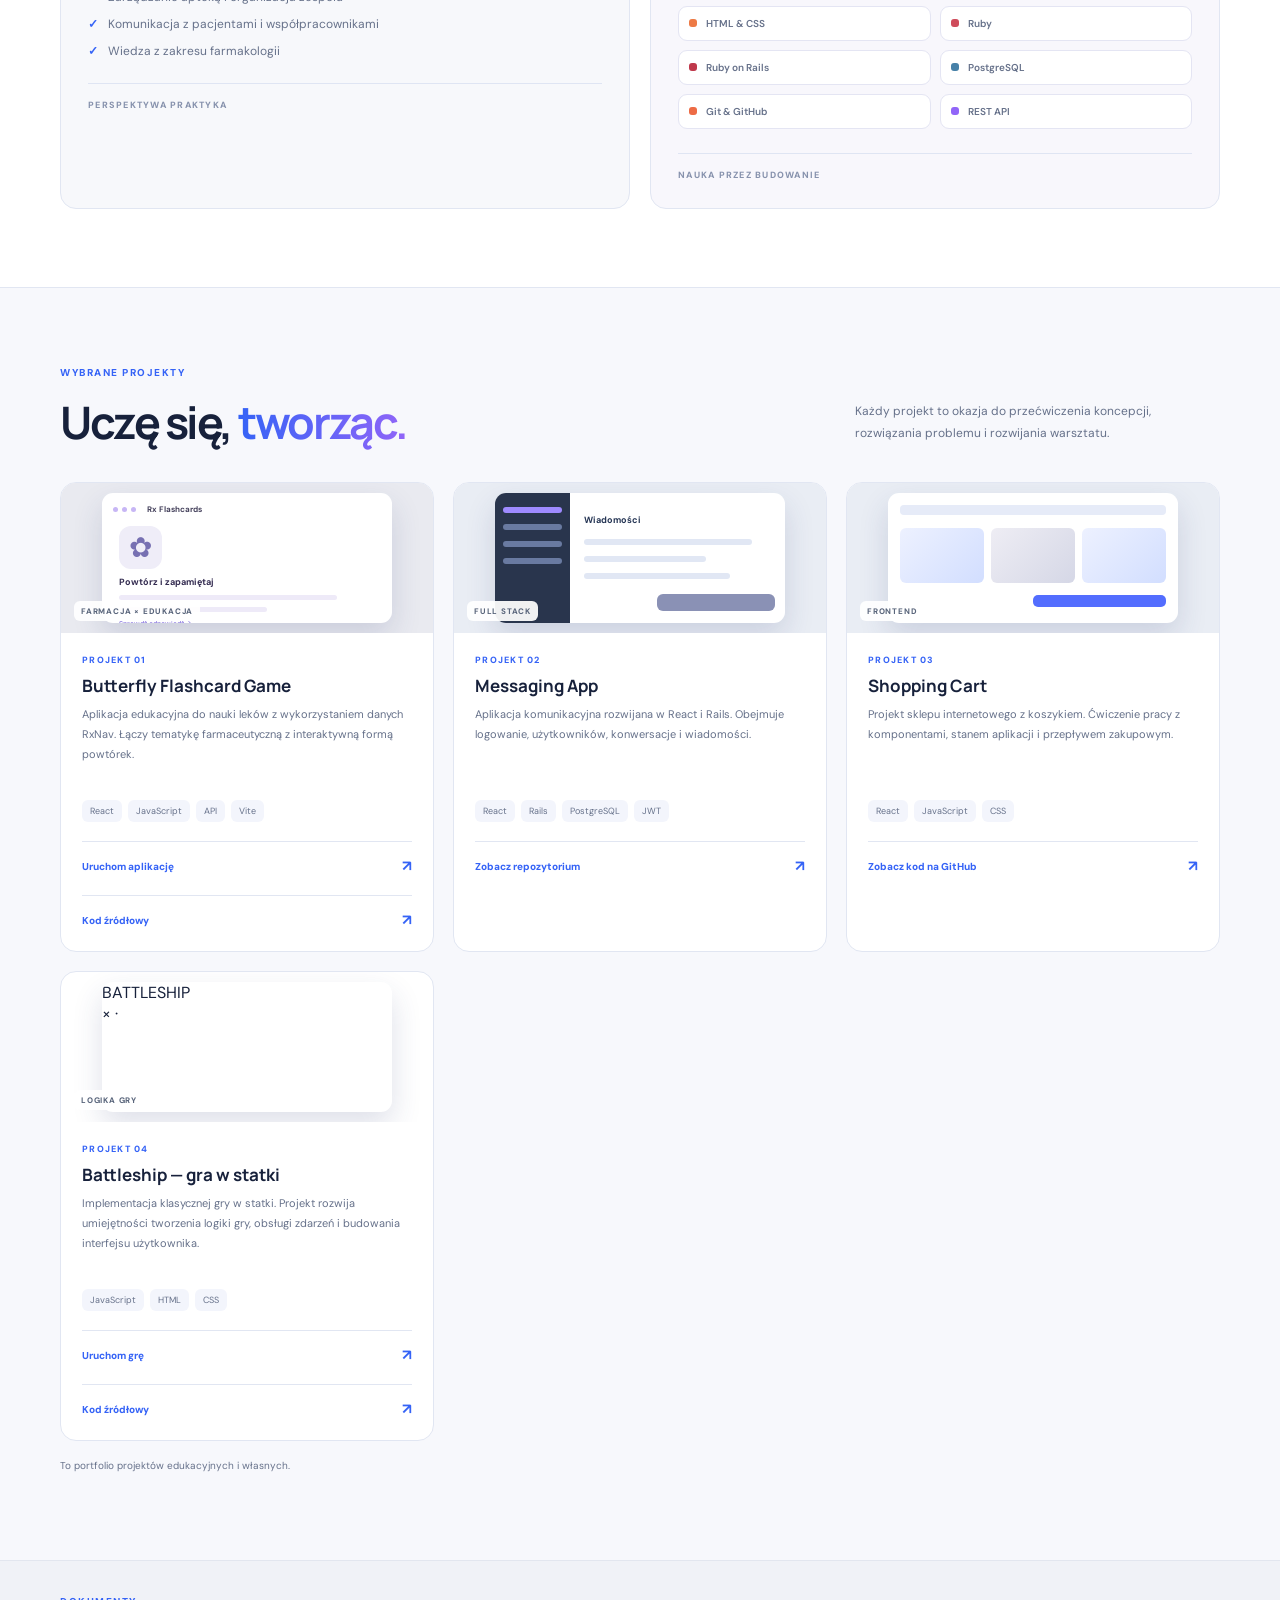
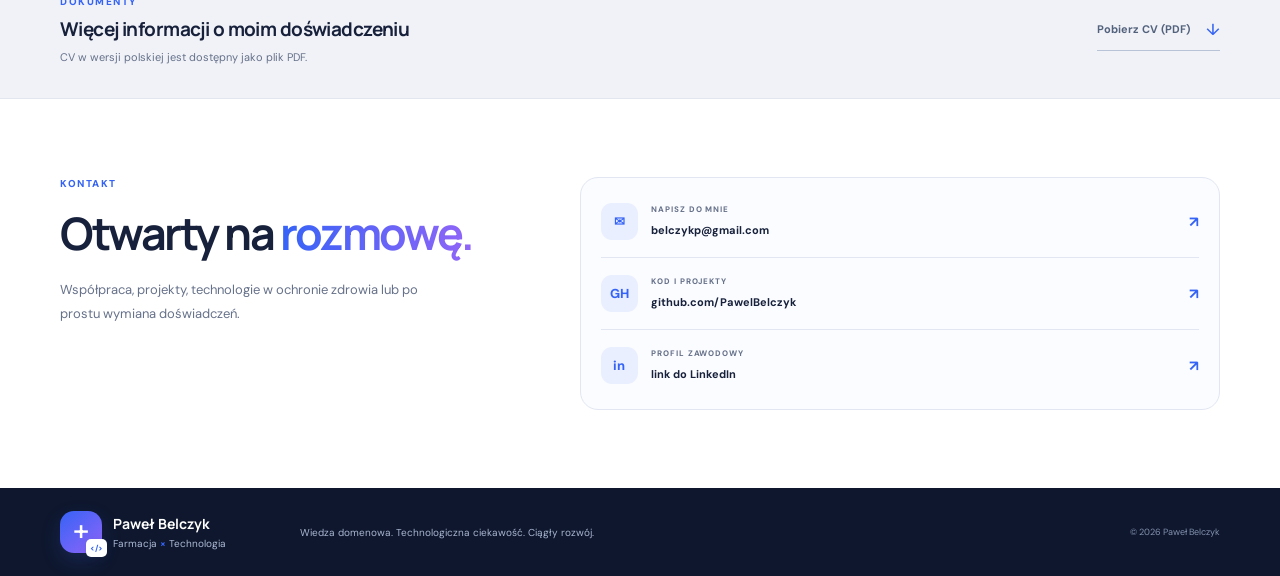
==== commit 6d6ca4bc: "Add live project links and Battleship portfolio card" ====
--- a/index.html
+++ b/index.html
@@ -84,15 +84,43 @@
         <div class="projects-grid">
           <article class="project-card">
             <div class="project-art art-flash"><div class="mini-app flash-app"><div class="mini-top"><span></span><span></span><span></span><b>Rx Flashcards</b></div><div class="flash-inner"><div class="butterfly-mark">✿</div><b>Powtórz i zapamiętaj</b><span class="fake-line"></span><span class="fake-line short"></span><em>Sprawdź odpowiedź →</em></div></div><span class="art-label">FARMACJA × EDUKACJA</span></div>
-            <div class="project-content"><div class="project-index">PROJEKT 01</div><h3>Butterfly Flashcard Game</h3><p>Aplikacja edukacyjna do nauki leków z wykorzystaniem danych RxNav. Łączy tematykę farmaceutyczną z interaktywną formą powtórek.</p><div class="tags"><span>React</span><span>JavaScript</span><span>API</span><span>Vite</span></div><a class="project-link" href="https://github.com/PawelBelczyk/butterfly_flashcard_game" target="_blank" rel="noreferrer">Zobacz kod na GitHub <b>↗</b></a></div>
+            <div class="project-content"><div class="project-index">PROJEKT 01</div><h3>Butterfly Flashcard Game</h3><p>Aplikacja edukacyjna do nauki leków z wykorzystaniem danych RxNav. Łączy tematykę farmaceutyczną z interaktywną formą powtórek.</p><div class="tags"><span>React</span><span>JavaScript</span><span>API</span><span>Vite</span></div><div class="project-links">
+              <a class="project-link" href="https://pawelbelczyk.github.io/butterfly_flashcard_game/" target="_blank" rel="noreferrer">Uruchom aplikację <b>↗</b></a>
+              <a class="project-link" href="https://github.com/PawelBelczyk/butterfly_flashcard_game" target="_blank" rel="noreferrer">Kod źródłowy <b>↗</b></a>
+            </div></div>
           </article>
           <article class="project-card">
             <div class="project-art art-message"><div class="mini-app message-app"><aside><i></i><i></i><i></i><i></i></aside><div class="message-window"><b>Wiadomości</b><span></span><span></span><span></span><em></em></div></div><span class="art-label">FULL STACK</span></div>
-            <div class="project-content"><div class="project-index">PROJEKT 02</div><h3>Messaging App</h3><p>Aplikacja komunikacyjna rozwijana w React i Rails. Obejmuje logowanie, użytkowników, konwersacje i wiadomości.</p><div class="tags"><span>React</span><span>Rails</span><span>PostgreSQL</span><span>JWT</span></div><a class="project-link" href="https://github.com/PawelBelczyk" target="_blank" rel="noreferrer">Zobacz profil GitHub <b>↗</b></a></div>
+            <div class="project-content"><div class="project-index">PROJEKT 02</div><h3>Messaging App</h3><p>Aplikacja komunikacyjna rozwijana w React i Rails. Obejmuje logowanie, użytkowników, konwersacje i wiadomości.</p><div class="tags"><span>React</span><span>Rails</span><span>PostgreSQL</span><span>JWT</span></div><a class="project-link" href="https://github.com/PawelBelczyk/messaging-api" target="_blank" rel="noreferrer">Zobacz repozytorium <b>↗</b></a></div>
           </article>
           <article class="project-card">
             <div class="project-art art-shop"><div class="mini-app shop-app"><div class="shop-nav"></div><div class="shop-items"><i></i><i></i><i></i></div><div class="shop-action"></div></div><span class="art-label">FRONTEND</span></div>
             <div class="project-content"><div class="project-index">PROJEKT 03</div><h3>Shopping Cart</h3><p>Projekt sklepu internetowego z koszykiem. Ćwiczenie pracy z komponentami, stanem aplikacji i przepływem zakupowym.</p><div class="tags"><span>React</span><span>JavaScript</span><span>CSS</span></div><a class="project-link" href="https://github.com/PawelBelczyk/shopping-cart" target="_blank" rel="noreferrer">Zobacz kod na GitHub <b>↗</b></a></div>
+          </article>
+          <article class="project-card">
+            <div class="project-art art-battleship">
+              <div class="mini-app battleship-app">
+                <div class="battleship-heading">BATTLESHIP</div>
+                <div class="battleship-grid">
+                  <span></span><span></span><span></span><span></span><span></span>
+                  <span></span><span class="ship-cell"></span><span class="ship-cell"></span><span></span><span></span>
+                  <span></span><span></span><span class="hit-cell">×</span><span></span><span></span>
+                  <span></span><span></span><span></span><span class="miss-cell">·</span><span></span>
+                  <span></span><span></span><span></span><span></span><span class="ship-cell"></span>
+                </div>
+              </div>
+              <span class="art-label">LOGIKA GRY</span>
+            </div>
+            <div class="project-content">
+              <div class="project-index">PROJEKT 04</div>
+              <h3>Battleship — gra w statki</h3>
+              <p>Implementacja klasycznej gry w statki. Projekt rozwija umiejętności tworzenia logiki gry, obsługi zdarzeń i budowania interfejsu użytkownika.</p>
+              <div class="tags"><span>JavaScript</span><span>HTML</span><span>CSS</span></div>
+              <div class="project-links">
+                <a class="project-link" href="https://pawelbelczyk.github.io/battleship/" target="_blank" rel="noreferrer">Uruchom grę <b>↗</b></a>
+                <a class="project-link" href="https://github.com/PawelBelczyk/battleship" target="_blank" rel="noreferrer">Kod źródłowy <b>↗</b></a>
+              </div>
+            </div>
           </article>
         </div>
         <p class="project-disclaimer">To portfolio projektów edukacyjnych i własnych.</p>
@@ -109,7 +137,7 @@
     <section class="section contact" id="kontakt">
       <div class="container two-col">
         <div class="section-heading"><div class="section-number">KONTAKT</div><h2>Otwarty na <span>rozmowę.</span></h2><p>Współpraca, projekty, technologie w ochronie zdrowia lub po prostu wymiana doświadczeń.</p></div>
-        <div class="contact-panel"><div class="contact-row"><span class="contact-icon">✉</span><div><small>NAPISZ DO MNIE</small><a href="mailto:WPISZ_TUTAJ_EMAIL">belczykp@gmail.com</a></div><b>↗</b></div><div class="contact-row"><span class="contact-icon">GH</span><div><small>KOD I PROJEKTY</small><a href="https://github.com/PawelBelczyk" target="_blank" rel="noreferrer">github.com/PawelBelczyk</a></div><b>↗</b></div><div class="contact-row"><span class="contact-icon">in</span><div><small>PROFIL ZAWODOWY</small><a href="https://www.linkedin.com/in/pawe%C5%82-belczyk-43185a16b/?isSelfProfile=true" target="_blank" rel="noreferrer">link do LinkedIn</a></div><b>↗</b></div></div>
+        <div class="contact-panel"><div class="contact-row"><span class="contact-icon">✉</span><div><small>NAPISZ DO MNIE</small><a href="mailto:belczykp@gmail.com">belczykp@gmail.com</a></div><b>↗</b></div><div class="contact-row"><span class="contact-icon">GH</span><div><small>KOD I PROJEKTY</small><a href="https://github.com/PawelBelczyk" target="_blank" rel="noreferrer">github.com/PawelBelczyk</a></div><b>↗</b></div><div class="contact-row"><span class="contact-icon">in</span><div><small>PROFIL ZAWODOWY</small><a href="https://www.linkedin.com/in/pawe%C5%82-belczyk-43185a16b/?isSelfProfile=true" target="_blank" rel="noreferrer">link do LinkedIn</a></div><b>↗</b></div></div>
       </div>
     </section>
   </main>
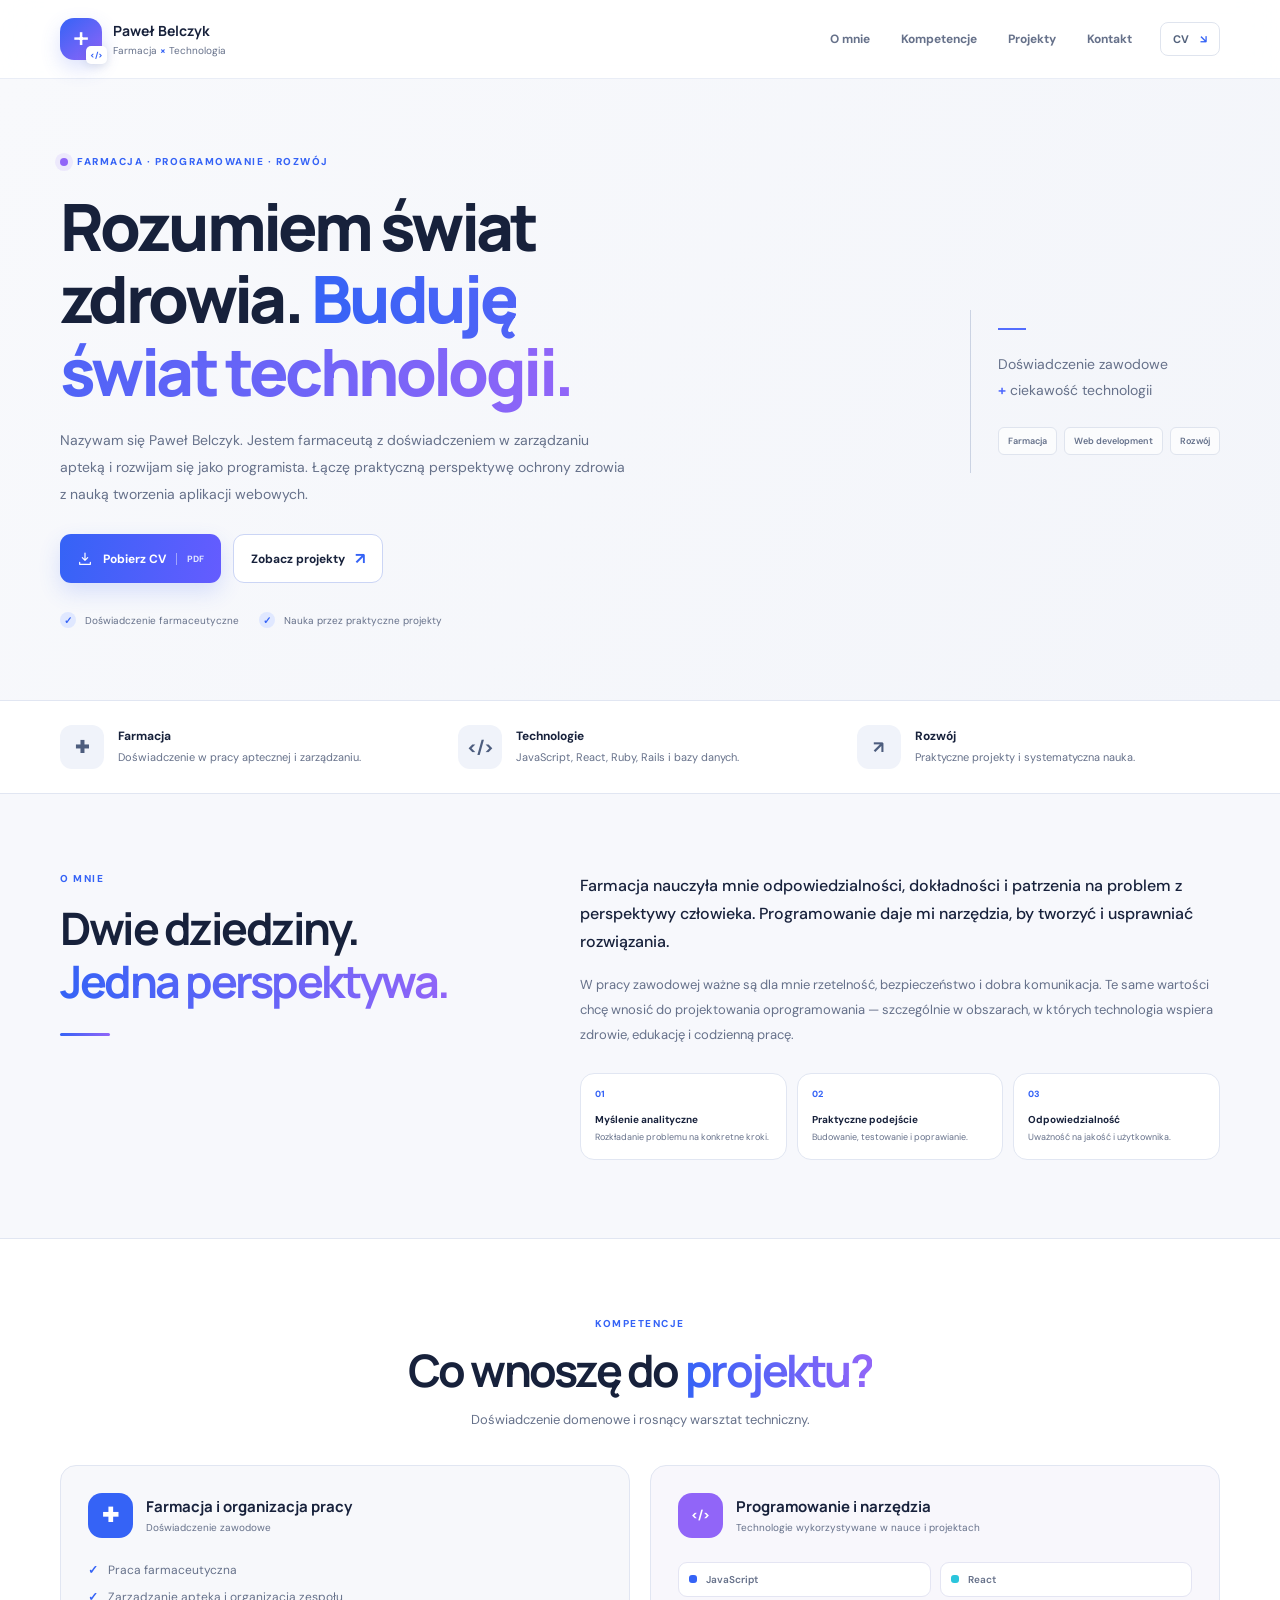
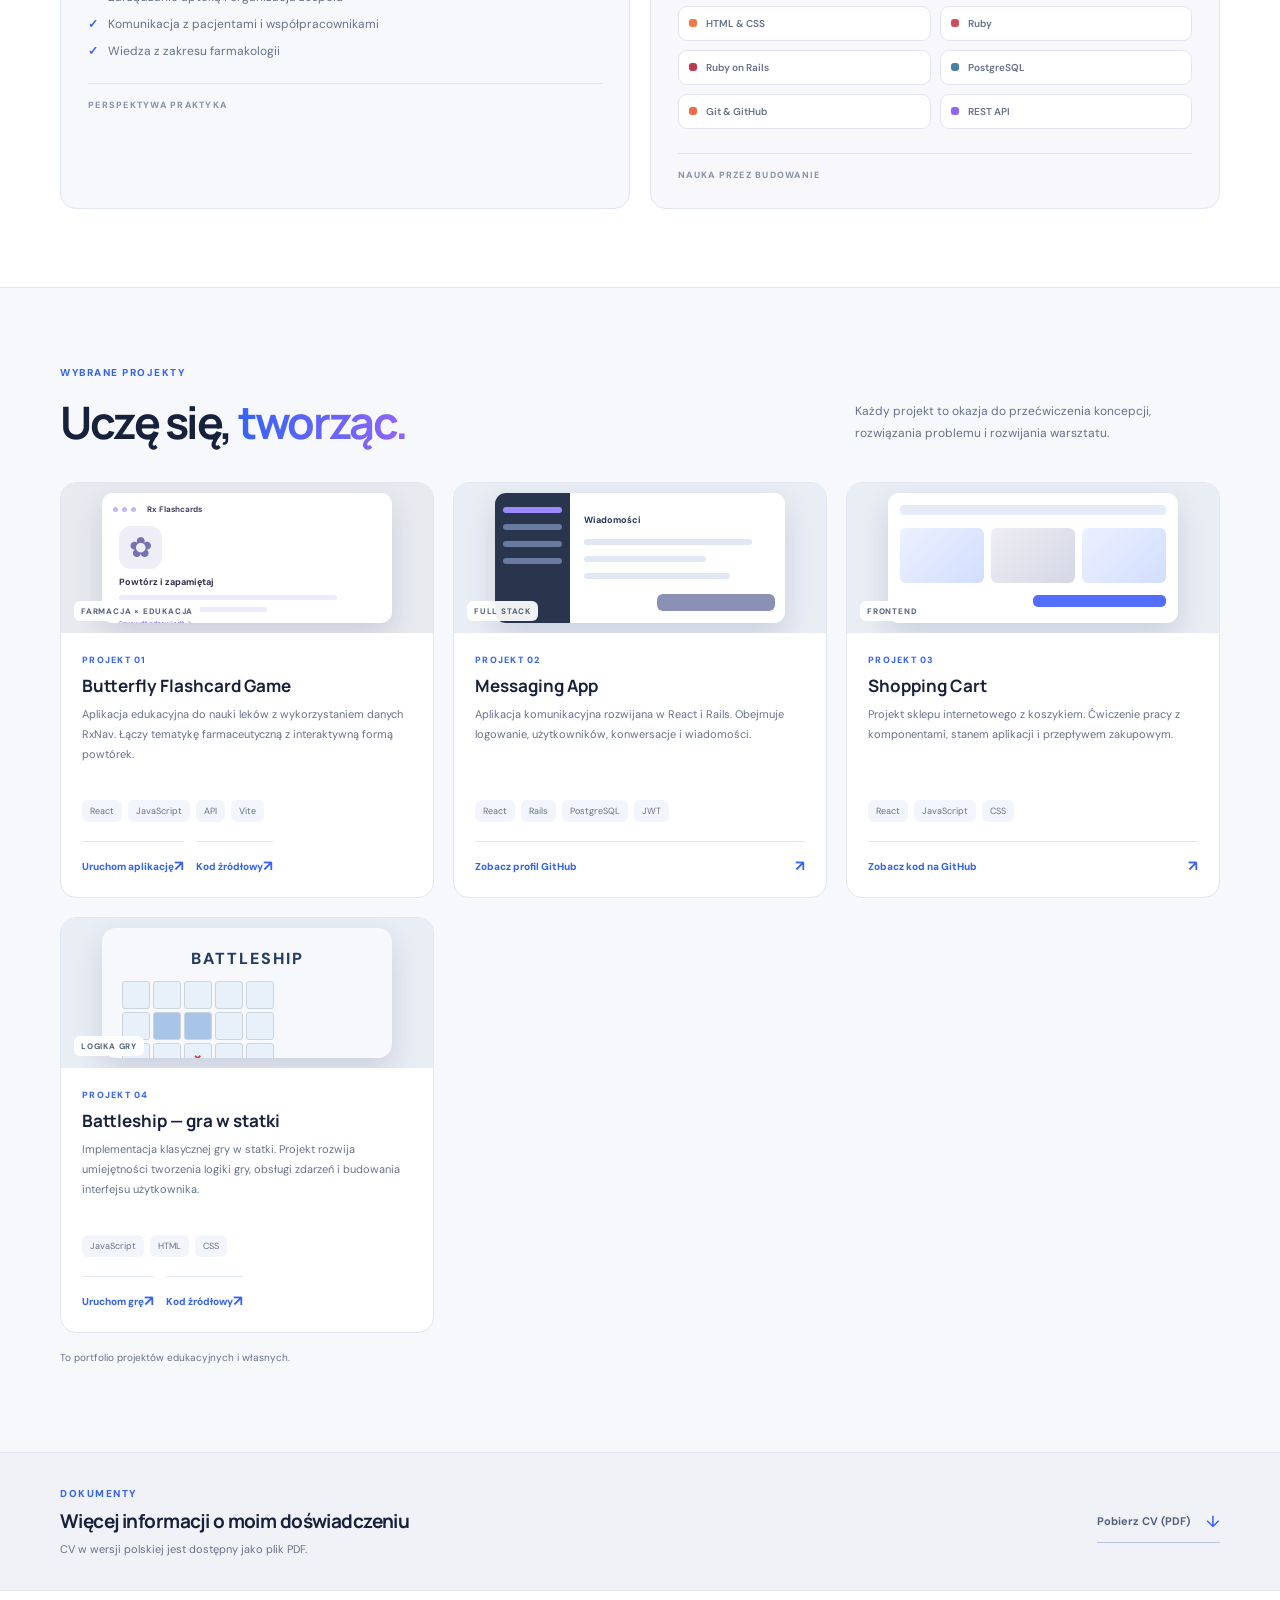
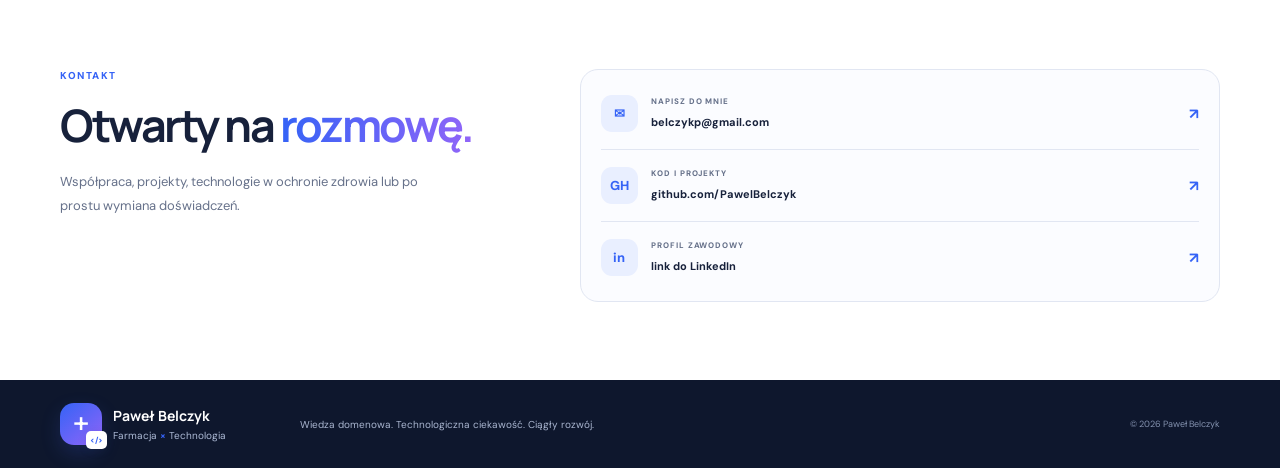
==== commit ccae9648: "Keep Messaging App link on verified GitHub profile" ====
--- a/index.html
+++ b/index.html
@@ -91,7 +91,7 @@
           </article>
           <article class="project-card">
             <div class="project-art art-message"><div class="mini-app message-app"><aside><i></i><i></i><i></i><i></i></aside><div class="message-window"><b>Wiadomości</b><span></span><span></span><span></span><em></em></div></div><span class="art-label">FULL STACK</span></div>
-            <div class="project-content"><div class="project-index">PROJEKT 02</div><h3>Messaging App</h3><p>Aplikacja komunikacyjna rozwijana w React i Rails. Obejmuje logowanie, użytkowników, konwersacje i wiadomości.</p><div class="tags"><span>React</span><span>Rails</span><span>PostgreSQL</span><span>JWT</span></div><a class="project-link" href="https://github.com/PawelBelczyk/messaging-api" target="_blank" rel="noreferrer">Zobacz repozytorium <b>↗</b></a></div>
+            <div class="project-content"><div class="project-index">PROJEKT 02</div><h3>Messaging App</h3><p>Aplikacja komunikacyjna rozwijana w React i Rails. Obejmuje logowanie, użytkowników, konwersacje i wiadomości.</p><div class="tags"><span>React</span><span>Rails</span><span>PostgreSQL</span><span>JWT</span></div><a class="project-link" href="https://github.com/PawelBelczyk" target="_blank" rel="noreferrer">Zobacz profil GitHub <b>↗</b></a></div>
           </article>
           <article class="project-card">
             <div class="project-art art-shop"><div class="mini-app shop-app"><div class="shop-nav"></div><div class="shop-items"><i></i><i></i><i></i></div><div class="shop-action"></div></div><span class="art-label">FRONTEND</span></div>
--- a/styles.css
+++ b/styles.css
@@ -57,3 +57,63 @@
  .cv-text-link{margin-left:0}
  .project-art{height:170px}
 }
+
+
+/* Project links and Battleship preview */
+.project-links {
+  display: flex;
+  flex-wrap: wrap;
+  gap: 12px;
+}
+
+.art-battleship {
+  display: flex;
+  align-items: center;
+  justify-content: center;
+  position: relative;
+  background: #e9edf4;
+}
+
+.battleship-app {
+  padding: 20px;
+  border-radius: 14px;
+  background: #f7f8fc;
+  color: #243b63;
+}
+
+.battleship-heading {
+  margin-bottom: 12px;
+  font-weight: 800;
+  letter-spacing: 2px;
+  text-align: center;
+}
+
+.battleship-grid {
+  display: grid;
+  grid-template-columns: repeat(5, 28px);
+  gap: 3px;
+}
+
+.battleship-grid span {
+  width: 28px;
+  height: 28px;
+  display: flex;
+  align-items: center;
+  justify-content: center;
+  border: 1px solid #cbd5e1;
+  border-radius: 3px;
+  background: #e8f0fa;
+}
+
+.battleship-grid .ship-cell {
+  background: #a8c5e8;
+}
+
+.battleship-grid .hit-cell {
+  color: #c2414b;
+  font-weight: 800;
+}
+
+.battleship-grid .miss-cell {
+  color: #64748b;
+}
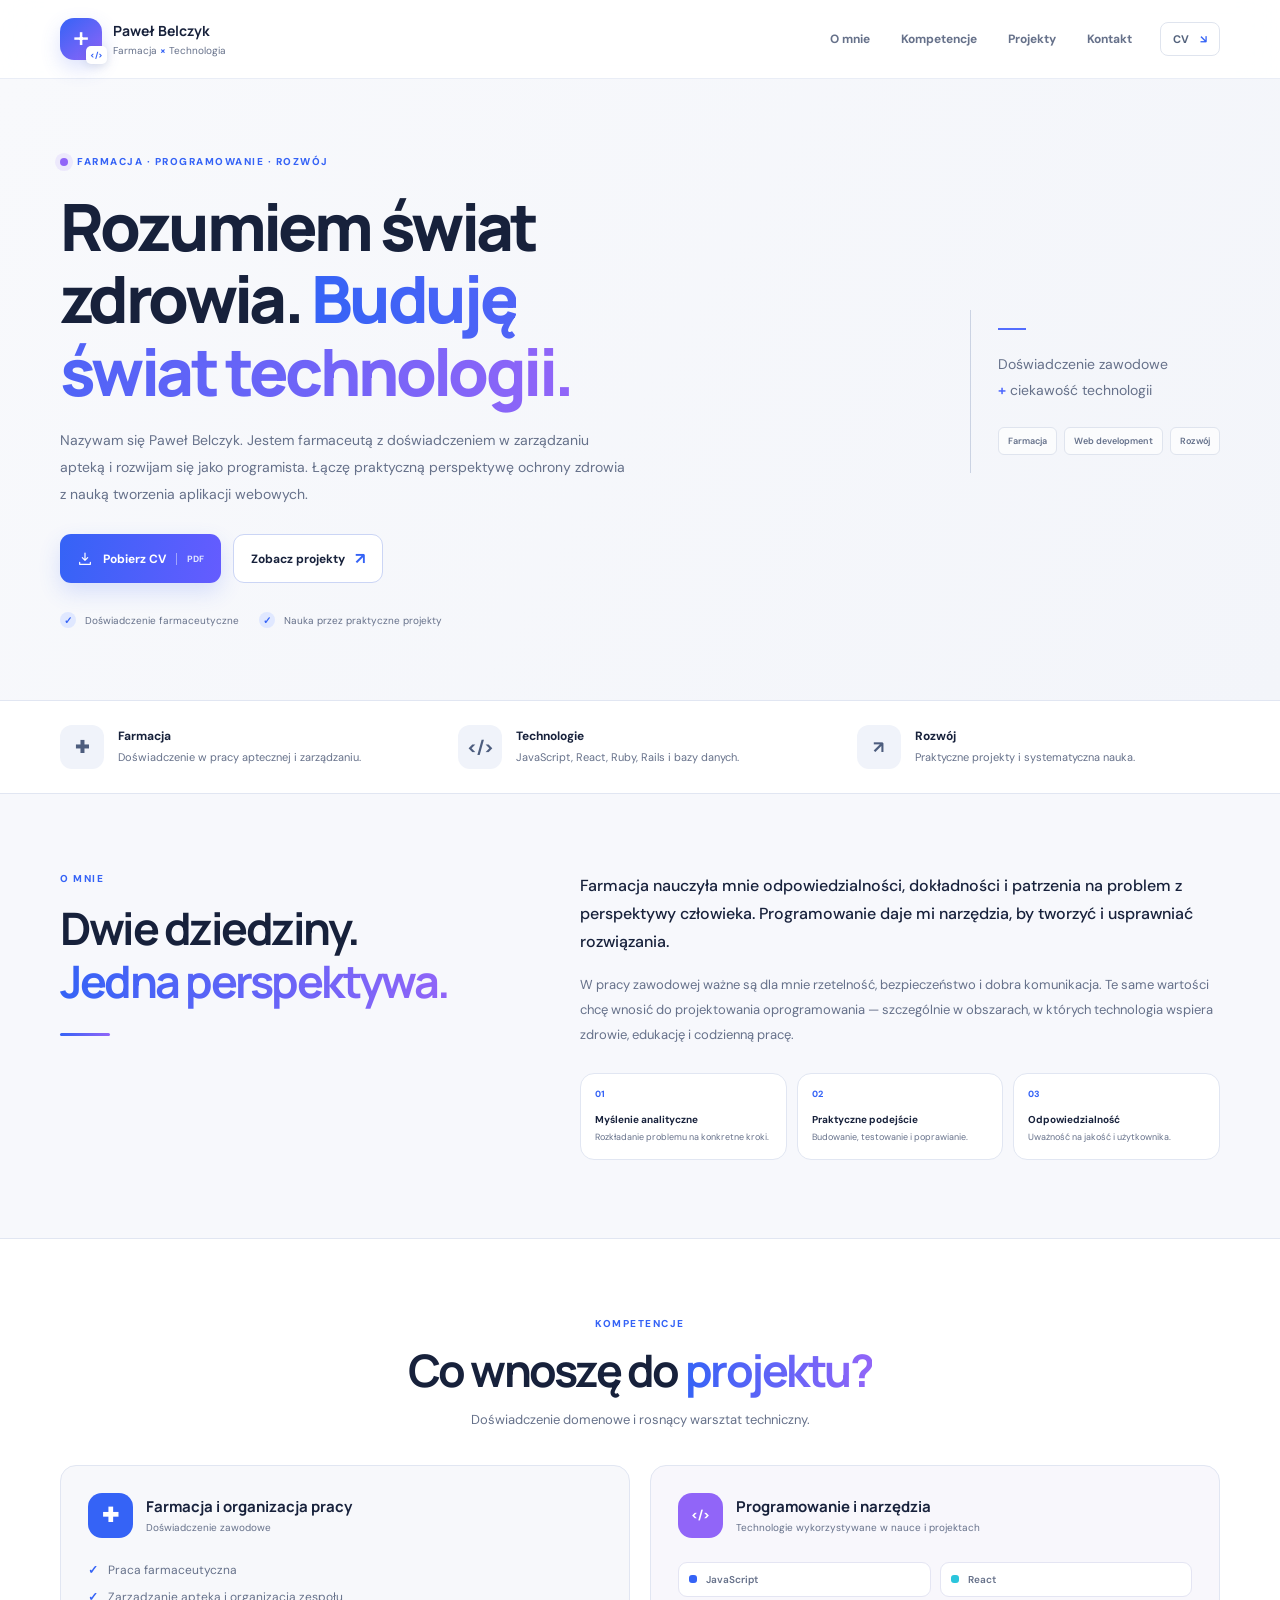
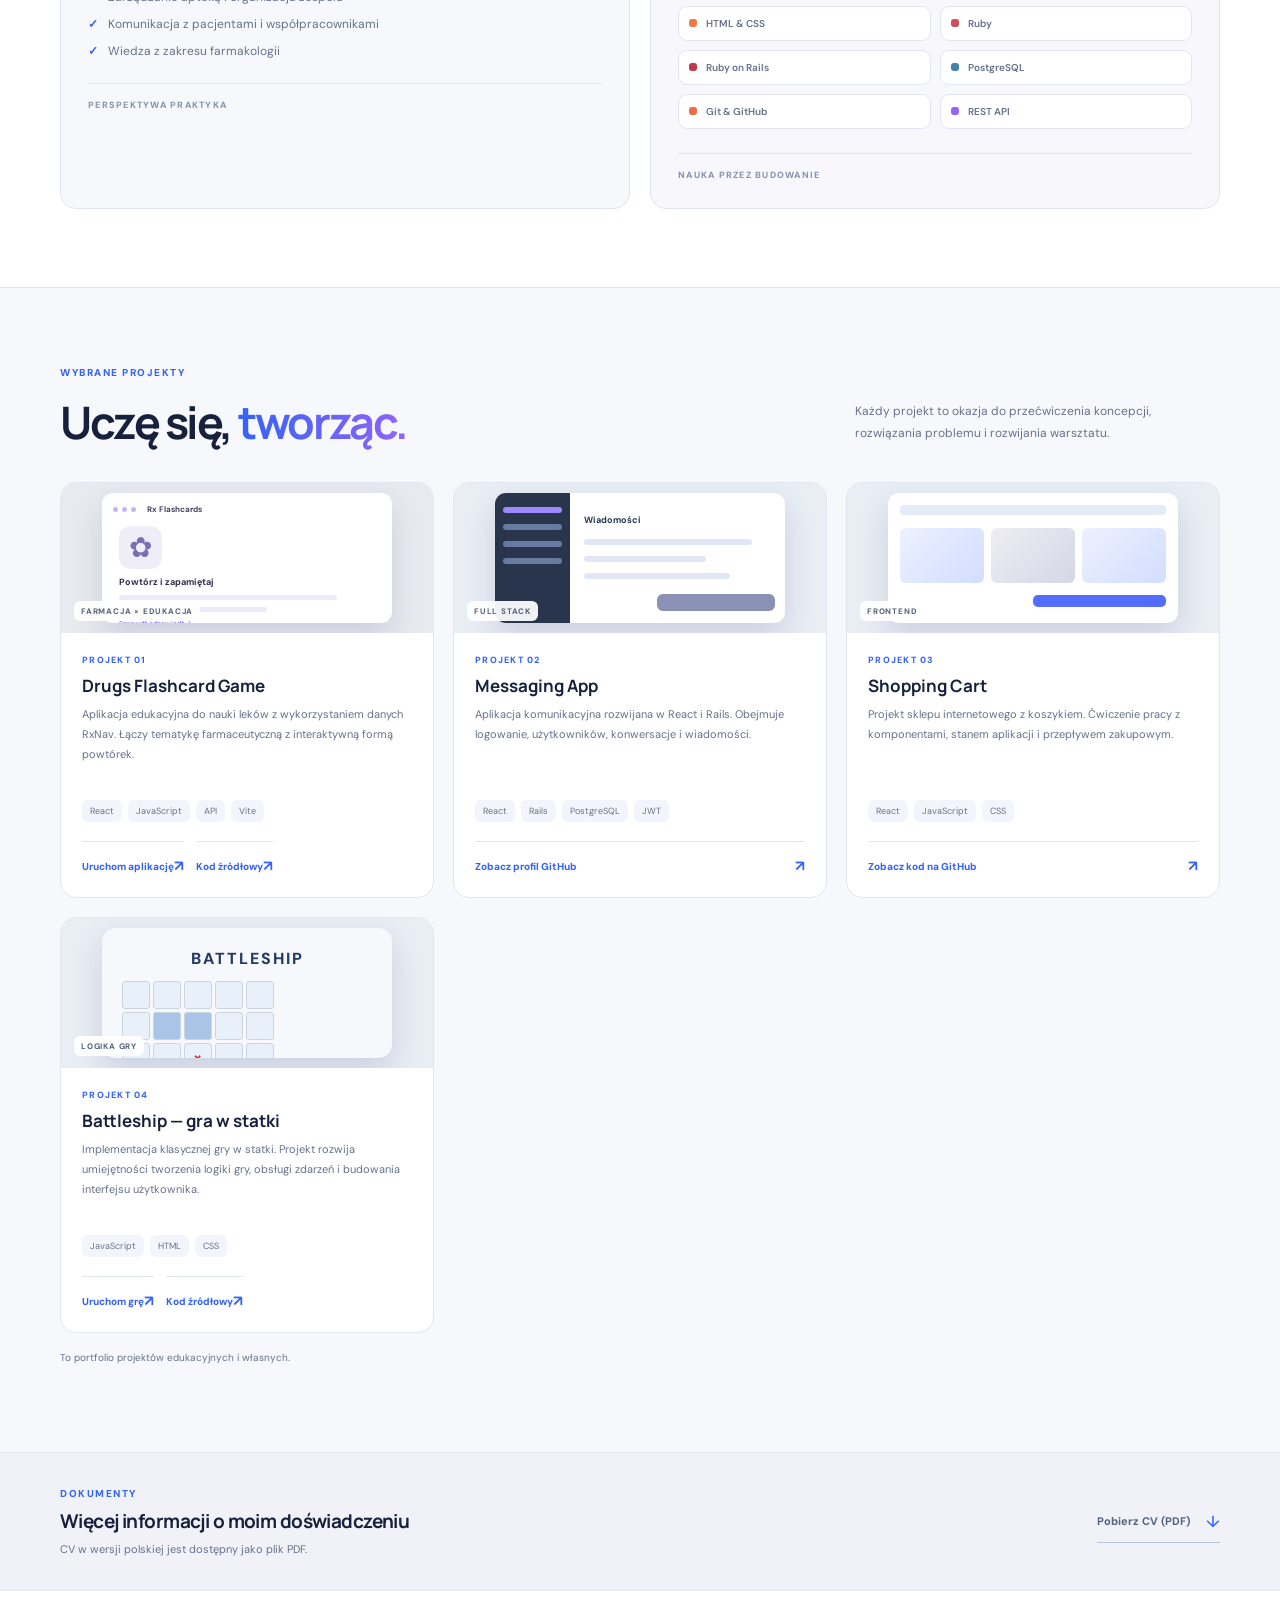
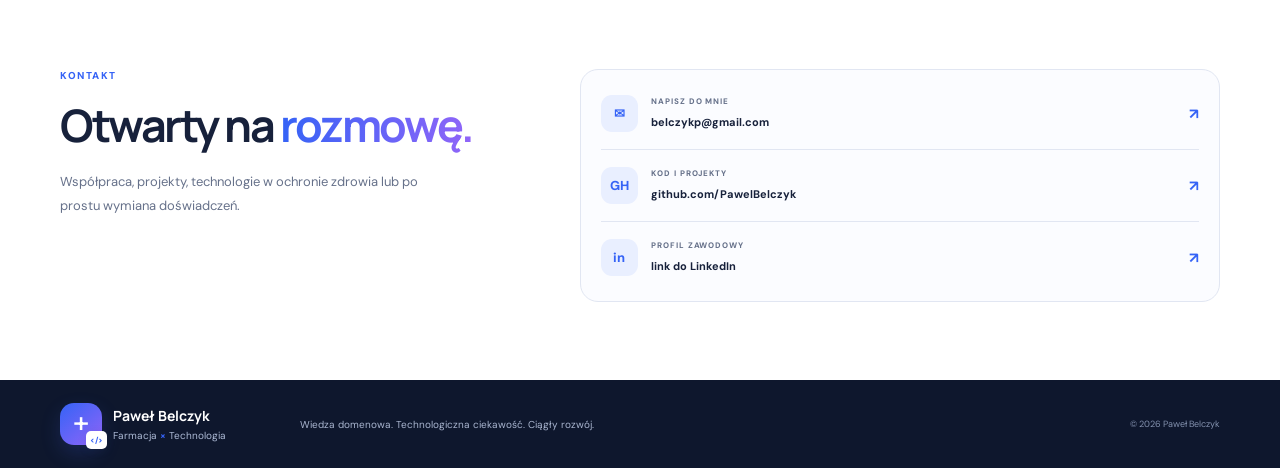
==== commit 86284e16: "Rename Butterfly Flashcard Game to Drugs Flashcard Game" ====
--- a/index.html
+++ b/index.html
@@ -84,7 +84,7 @@
         <div class="projects-grid">
           <article class="project-card">
             <div class="project-art art-flash"><div class="mini-app flash-app"><div class="mini-top"><span></span><span></span><span></span><b>Rx Flashcards</b></div><div class="flash-inner"><div class="butterfly-mark">✿</div><b>Powtórz i zapamiętaj</b><span class="fake-line"></span><span class="fake-line short"></span><em>Sprawdź odpowiedź →</em></div></div><span class="art-label">FARMACJA × EDUKACJA</span></div>
-            <div class="project-content"><div class="project-index">PROJEKT 01</div><h3>Butterfly Flashcard Game</h3><p>Aplikacja edukacyjna do nauki leków z wykorzystaniem danych RxNav. Łączy tematykę farmaceutyczną z interaktywną formą powtórek.</p><div class="tags"><span>React</span><span>JavaScript</span><span>API</span><span>Vite</span></div><div class="project-links">
+            <div class="project-content"><div class="project-index">PROJEKT 01</div><h3>Drugs Flashcard Game</h3><p>Aplikacja edukacyjna do nauki leków z wykorzystaniem danych RxNav. Łączy tematykę farmaceutyczną z interaktywną formą powtórek.</p><div class="tags"><span>React</span><span>JavaScript</span><span>API</span><span>Vite</span></div><div class="project-links">
               <a class="project-link" href="https://pawelbelczyk.github.io/butterfly_flashcard_game/" target="_blank" rel="noreferrer">Uruchom aplikację <b>↗</b></a>
               <a class="project-link" href="https://github.com/PawelBelczyk/butterfly_flashcard_game" target="_blank" rel="noreferrer">Kod źródłowy <b>↗</b></a>
             </div></div>
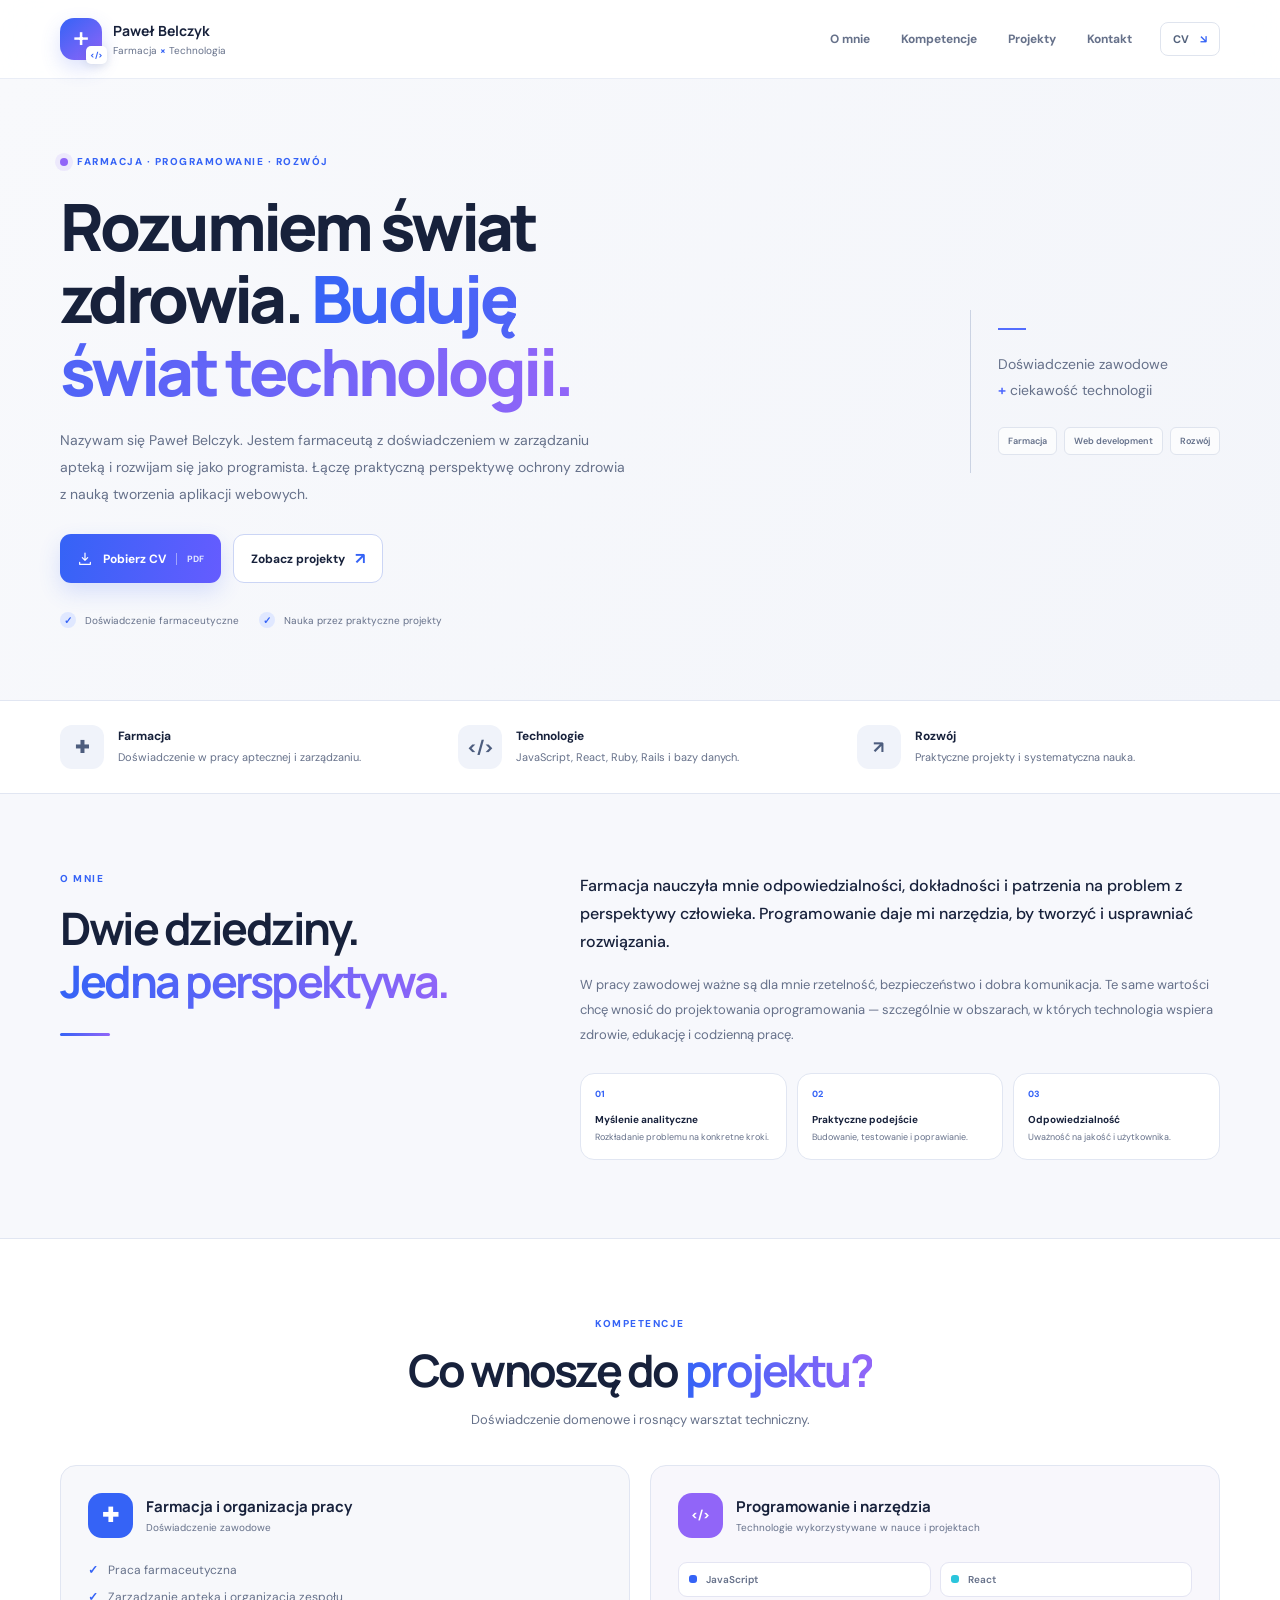
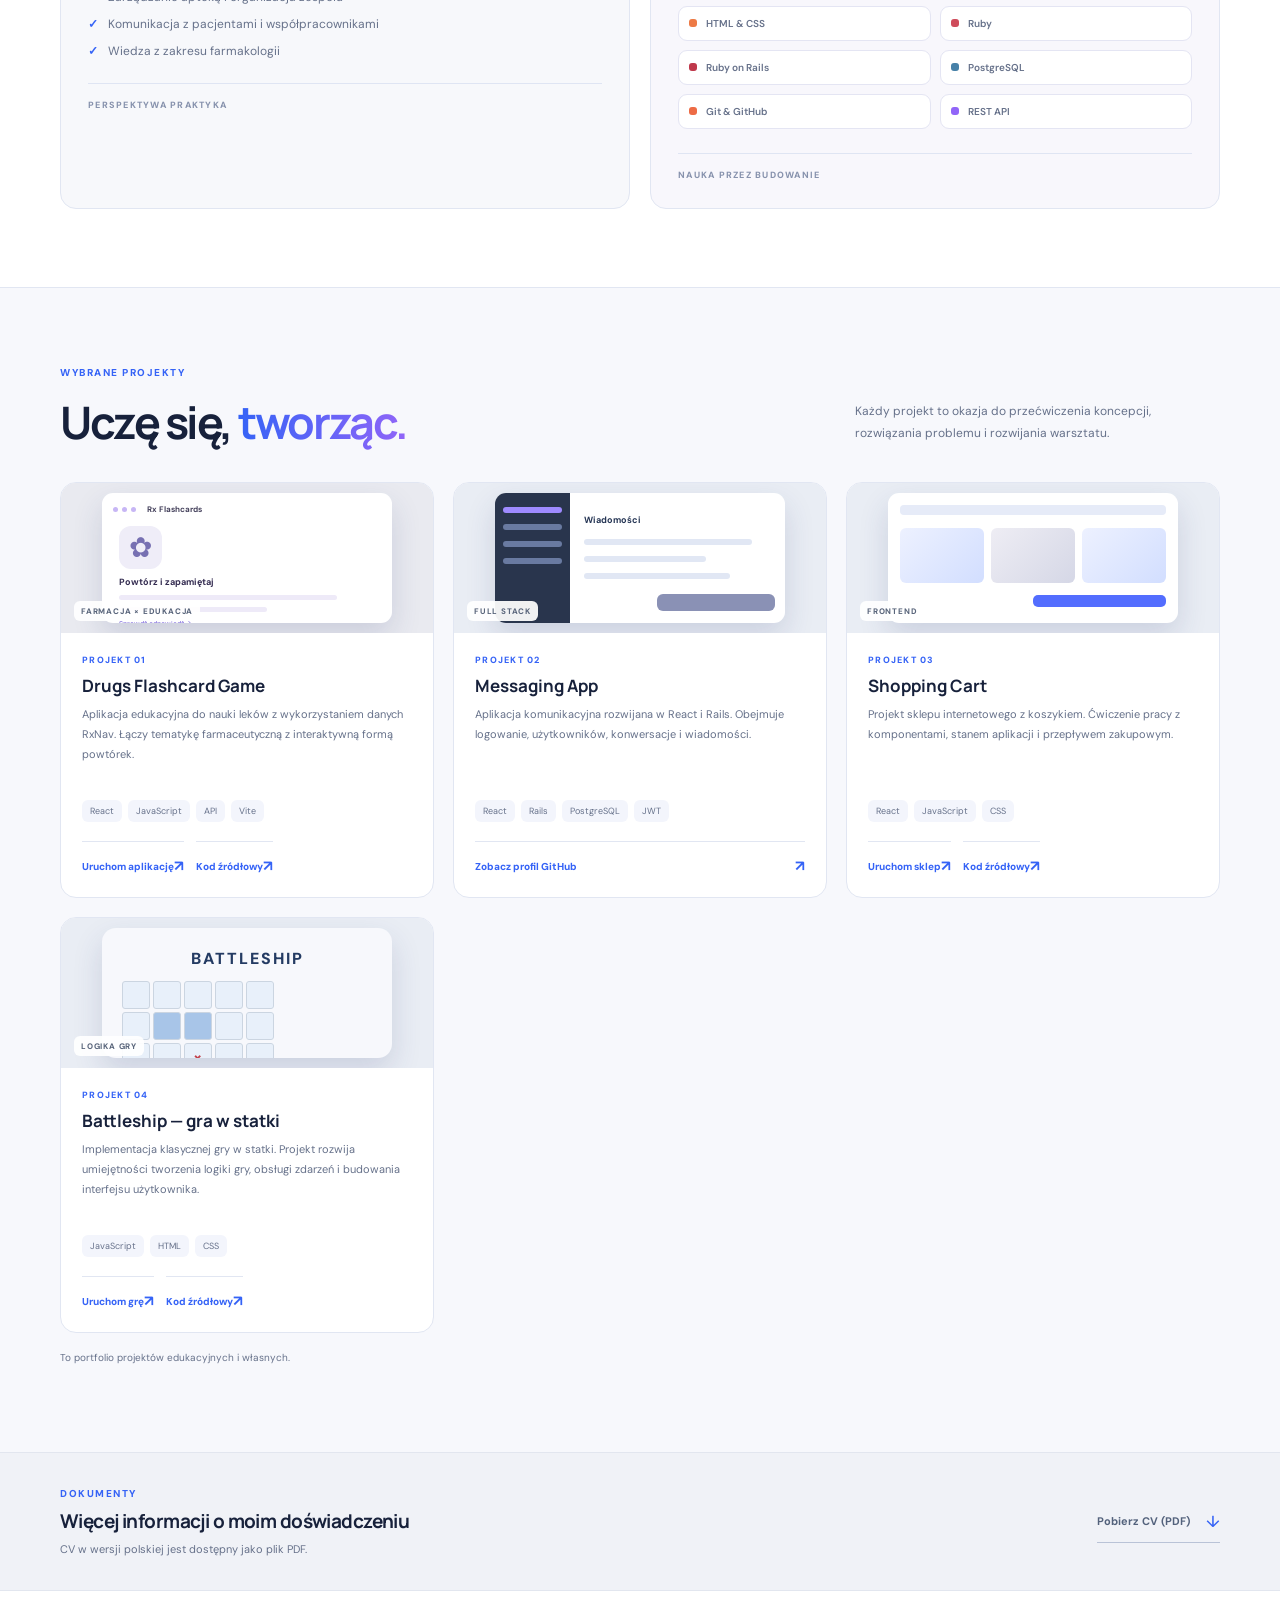
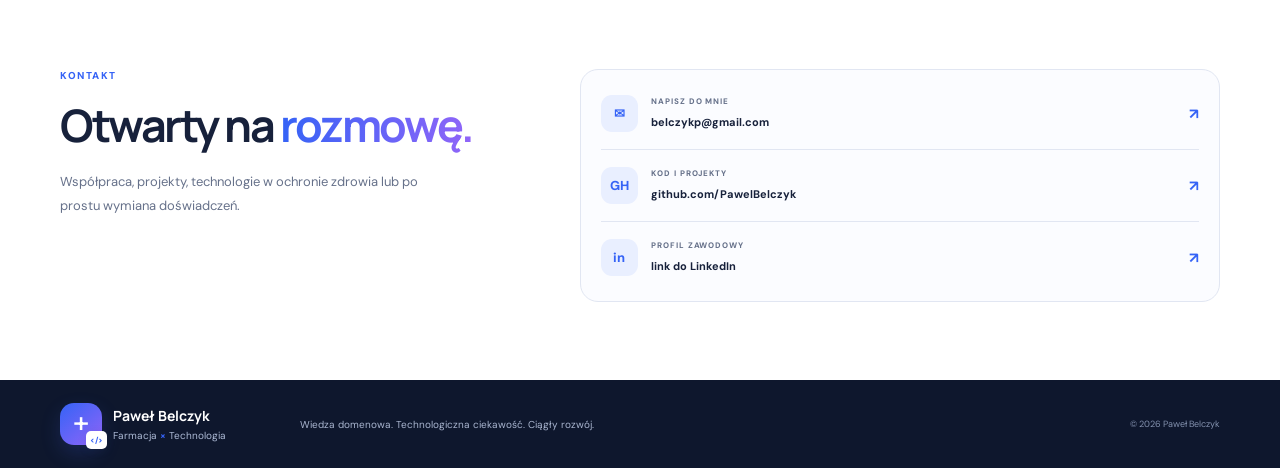
==== commit c13a99b2: "Add live Shopping Cart demo link" ====
--- a/index.html
+++ b/index.html
@@ -95,7 +95,10 @@
           </article>
           <article class="project-card">
             <div class="project-art art-shop"><div class="mini-app shop-app"><div class="shop-nav"></div><div class="shop-items"><i></i><i></i><i></i></div><div class="shop-action"></div></div><span class="art-label">FRONTEND</span></div>
-            <div class="project-content"><div class="project-index">PROJEKT 03</div><h3>Shopping Cart</h3><p>Projekt sklepu internetowego z koszykiem. Ćwiczenie pracy z komponentami, stanem aplikacji i przepływem zakupowym.</p><div class="tags"><span>React</span><span>JavaScript</span><span>CSS</span></div><a class="project-link" href="https://github.com/PawelBelczyk/shopping-cart" target="_blank" rel="noreferrer">Zobacz kod na GitHub <b>↗</b></a></div>
+            <div class="project-content"><div class="project-index">PROJEKT 03</div><h3>Shopping Cart</h3><p>Projekt sklepu internetowego z koszykiem. Ćwiczenie pracy z komponentami, stanem aplikacji i przepływem zakupowym.</p><div class="tags"><span>React</span><span>JavaScript</span><span>CSS</span></div><div class="project-links">
+              <a class="project-link" href="https://shopping-cart-zeta-tan.vercel.app/" target="_blank" rel="noreferrer">Uruchom sklep <b>↗</b></a>
+              <a class="project-link" href="https://github.com/PawelBelczyk/shopping-cart" target="_blank" rel="noreferrer">Kod źródłowy <b>↗</b></a>
+            </div></div>
           </article>
           <article class="project-card">
             <div class="project-art art-battleship">
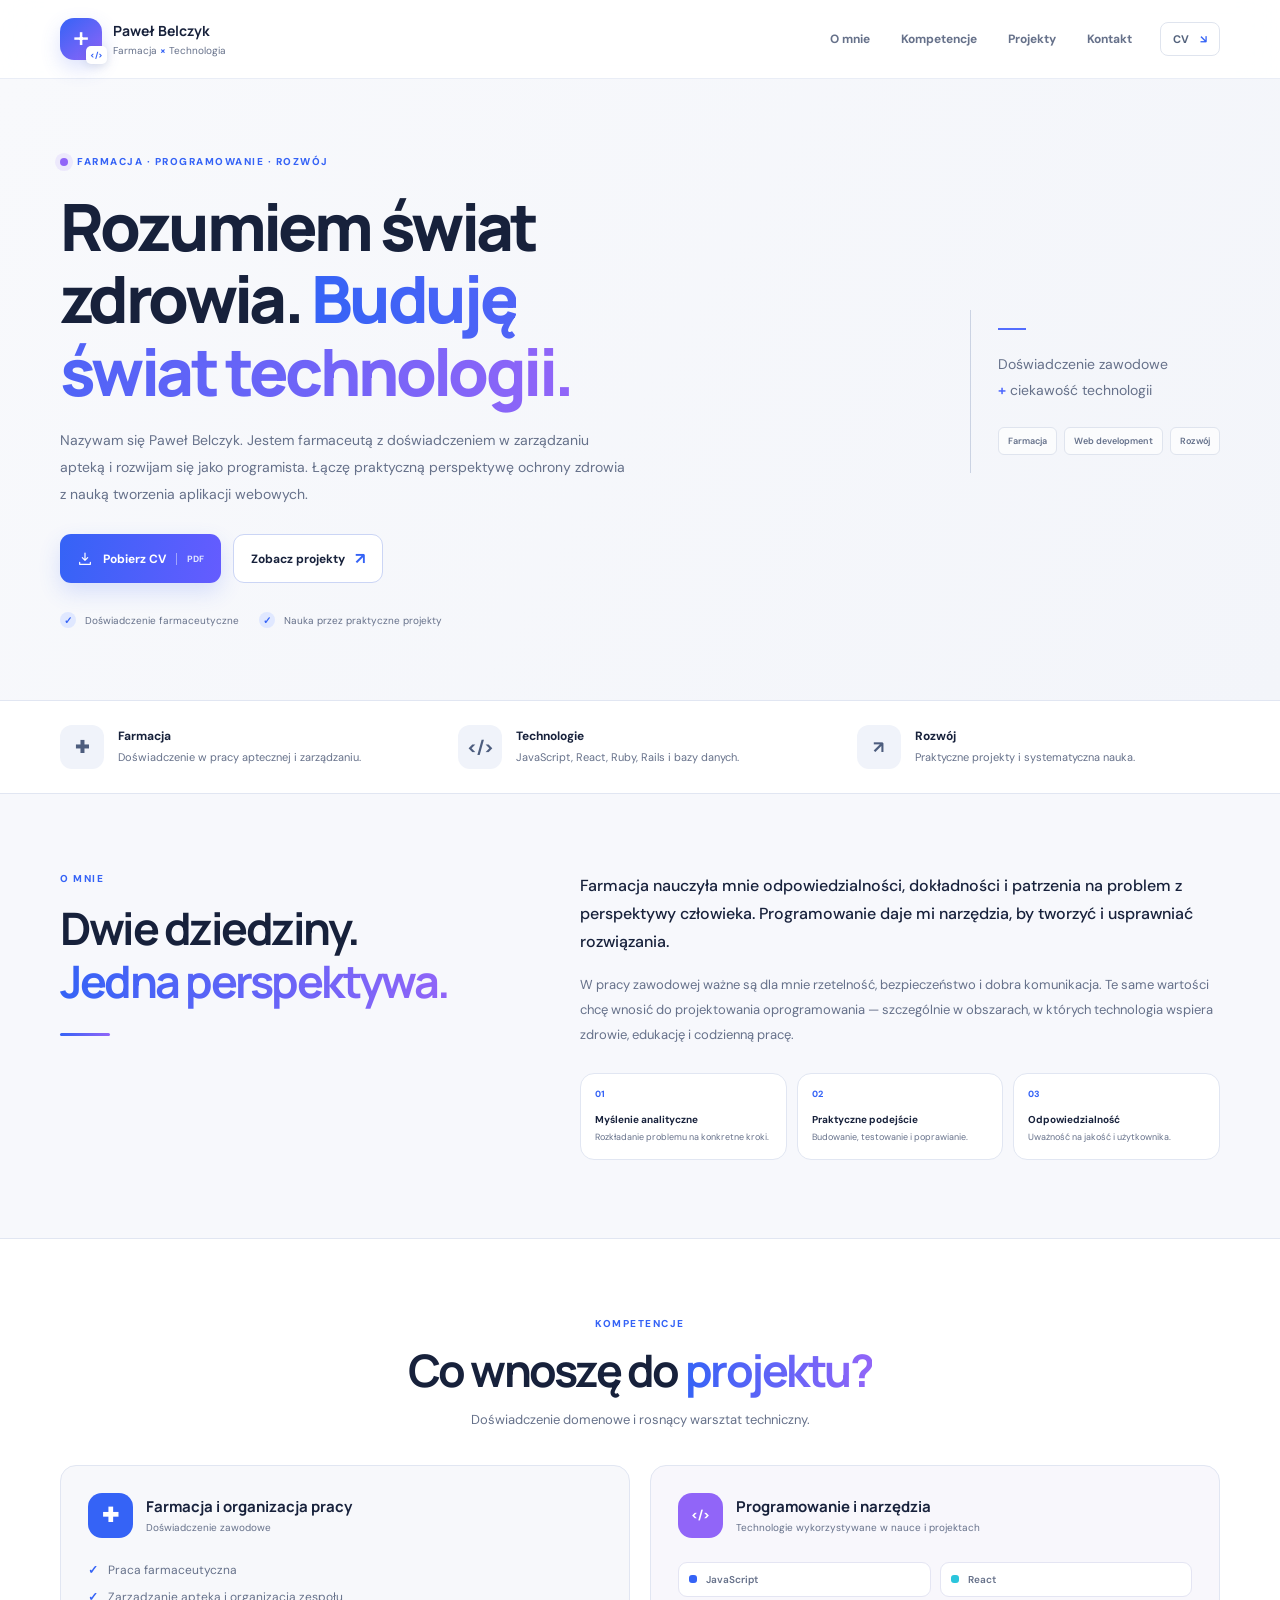
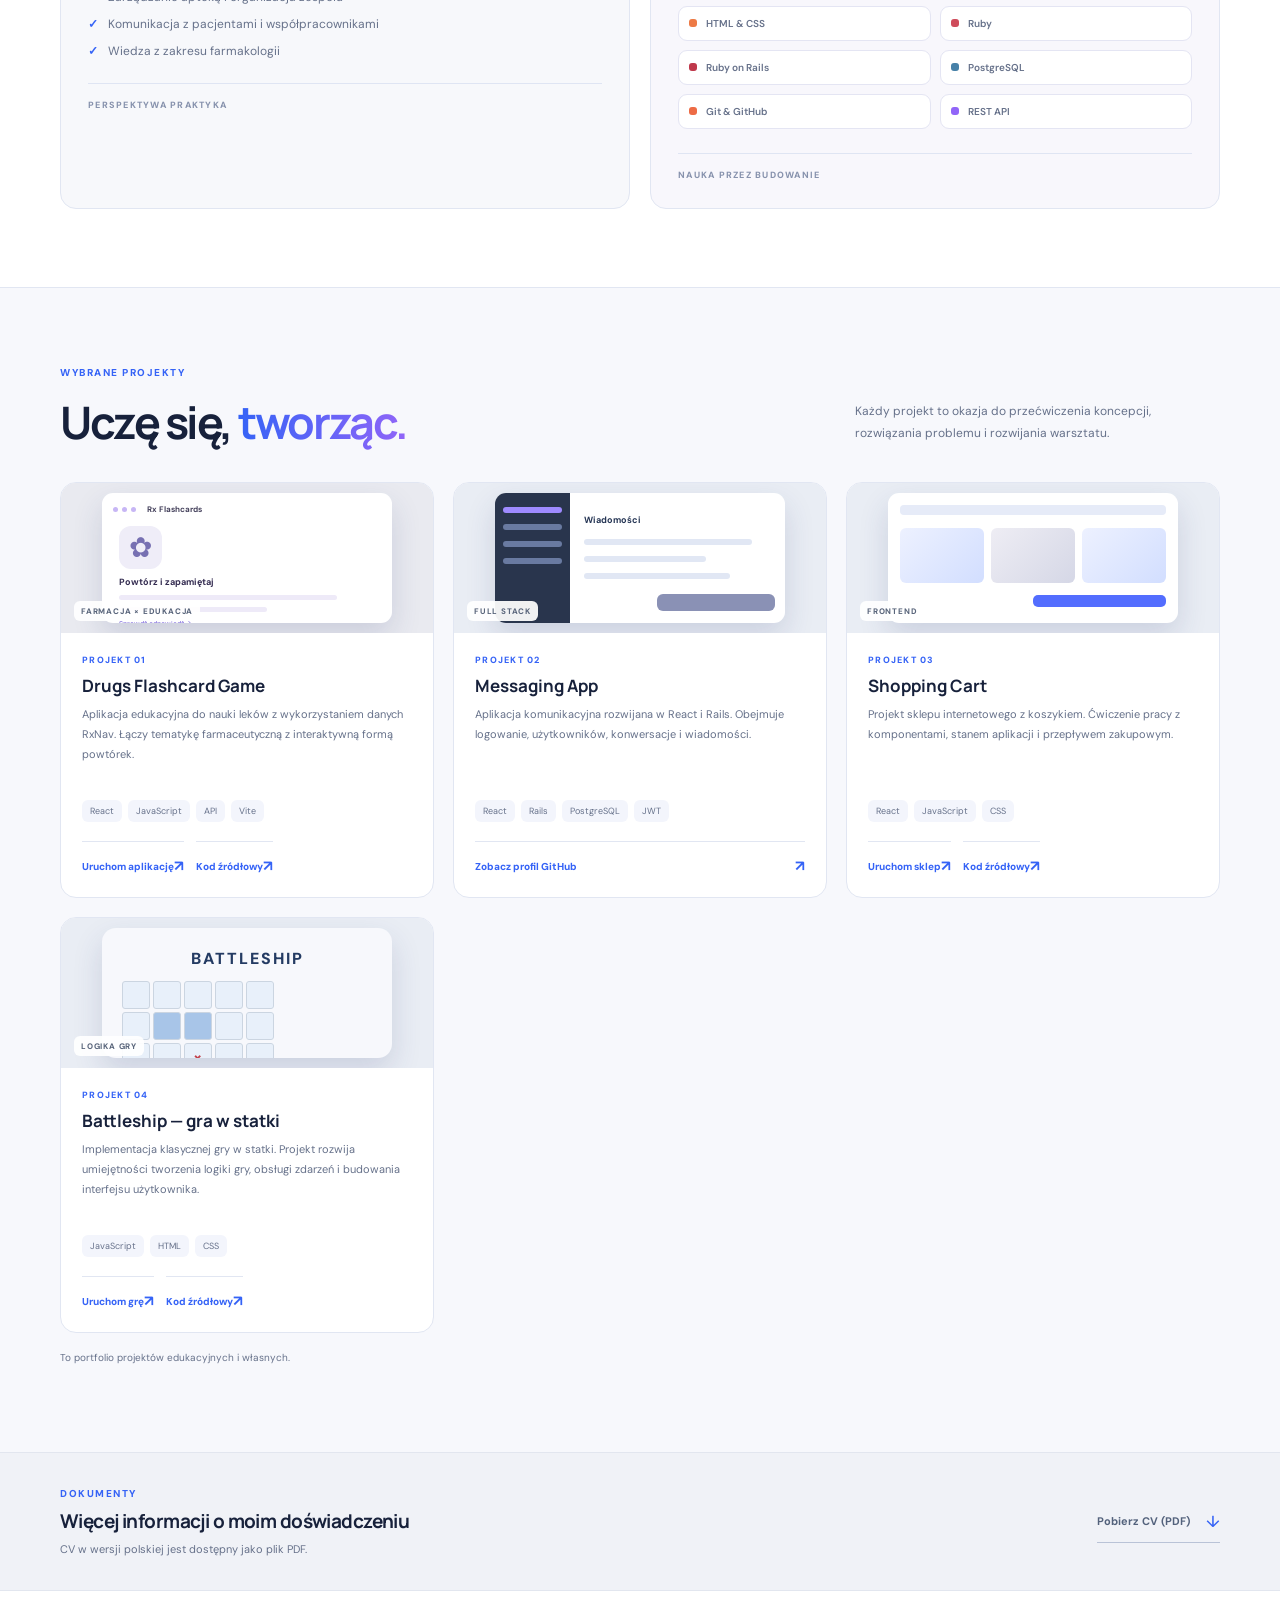
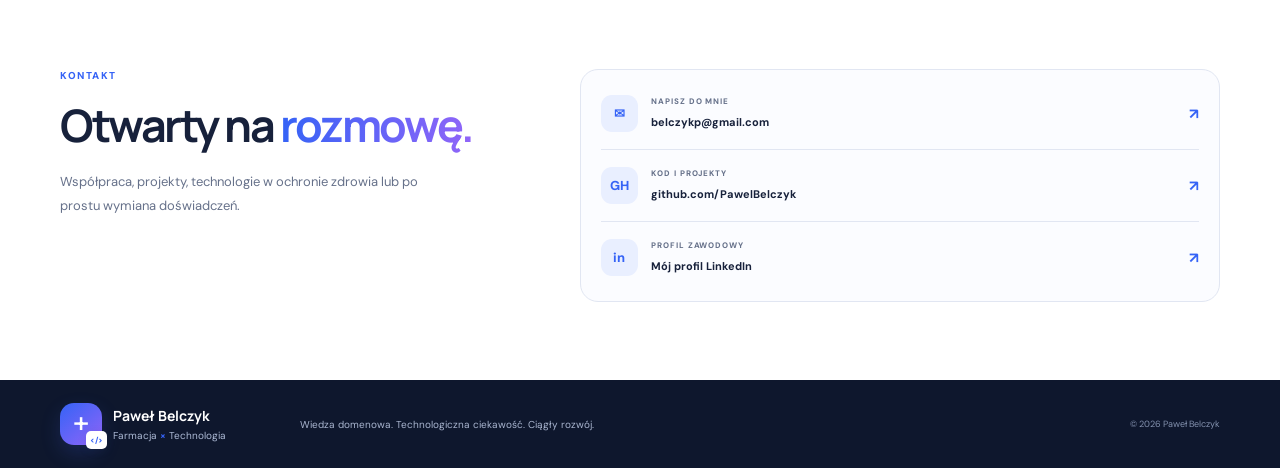
==== commit 2a0345ec: "Improve LinkedIn contact link" ====
--- a/index.html
+++ b/index.html
@@ -140,7 +140,7 @@
     <section class="section contact" id="kontakt">
       <div class="container two-col">
         <div class="section-heading"><div class="section-number">KONTAKT</div><h2>Otwarty na <span>rozmowę.</span></h2><p>Współpraca, projekty, technologie w ochronie zdrowia lub po prostu wymiana doświadczeń.</p></div>
-        <div class="contact-panel"><div class="contact-row"><span class="contact-icon">✉</span><div><small>NAPISZ DO MNIE</small><a href="mailto:belczykp@gmail.com">belczykp@gmail.com</a></div><b>↗</b></div><div class="contact-row"><span class="contact-icon">GH</span><div><small>KOD I PROJEKTY</small><a href="https://github.com/PawelBelczyk" target="_blank" rel="noreferrer">github.com/PawelBelczyk</a></div><b>↗</b></div><div class="contact-row"><span class="contact-icon">in</span><div><small>PROFIL ZAWODOWY</small><a href="https://www.linkedin.com/in/pawe%C5%82-belczyk-43185a16b/?isSelfProfile=true" target="_blank" rel="noreferrer">link do LinkedIn</a></div><b>↗</b></div></div>
+        <div class="contact-panel"><div class="contact-row"><span class="contact-icon">✉</span><div><small>NAPISZ DO MNIE</small><a href="mailto:belczykp@gmail.com">belczykp@gmail.com</a></div><b>↗</b></div><div class="contact-row"><span class="contact-icon">GH</span><div><small>KOD I PROJEKTY</small><a href="https://github.com/PawelBelczyk" target="_blank" rel="noreferrer">github.com/PawelBelczyk</a></div><b>↗</b></div><div class="contact-row"><span class="contact-icon">in</span><div><small>PROFIL ZAWODOWY</small><a href="https://www.linkedin.com/in/pawe%C5%82-belczyk-43185a16b/" target="_blank" rel="noreferrer">Mój profil LinkedIn</a></div><b>↗</b></div></div>
       </div>
     </section>
   </main>
